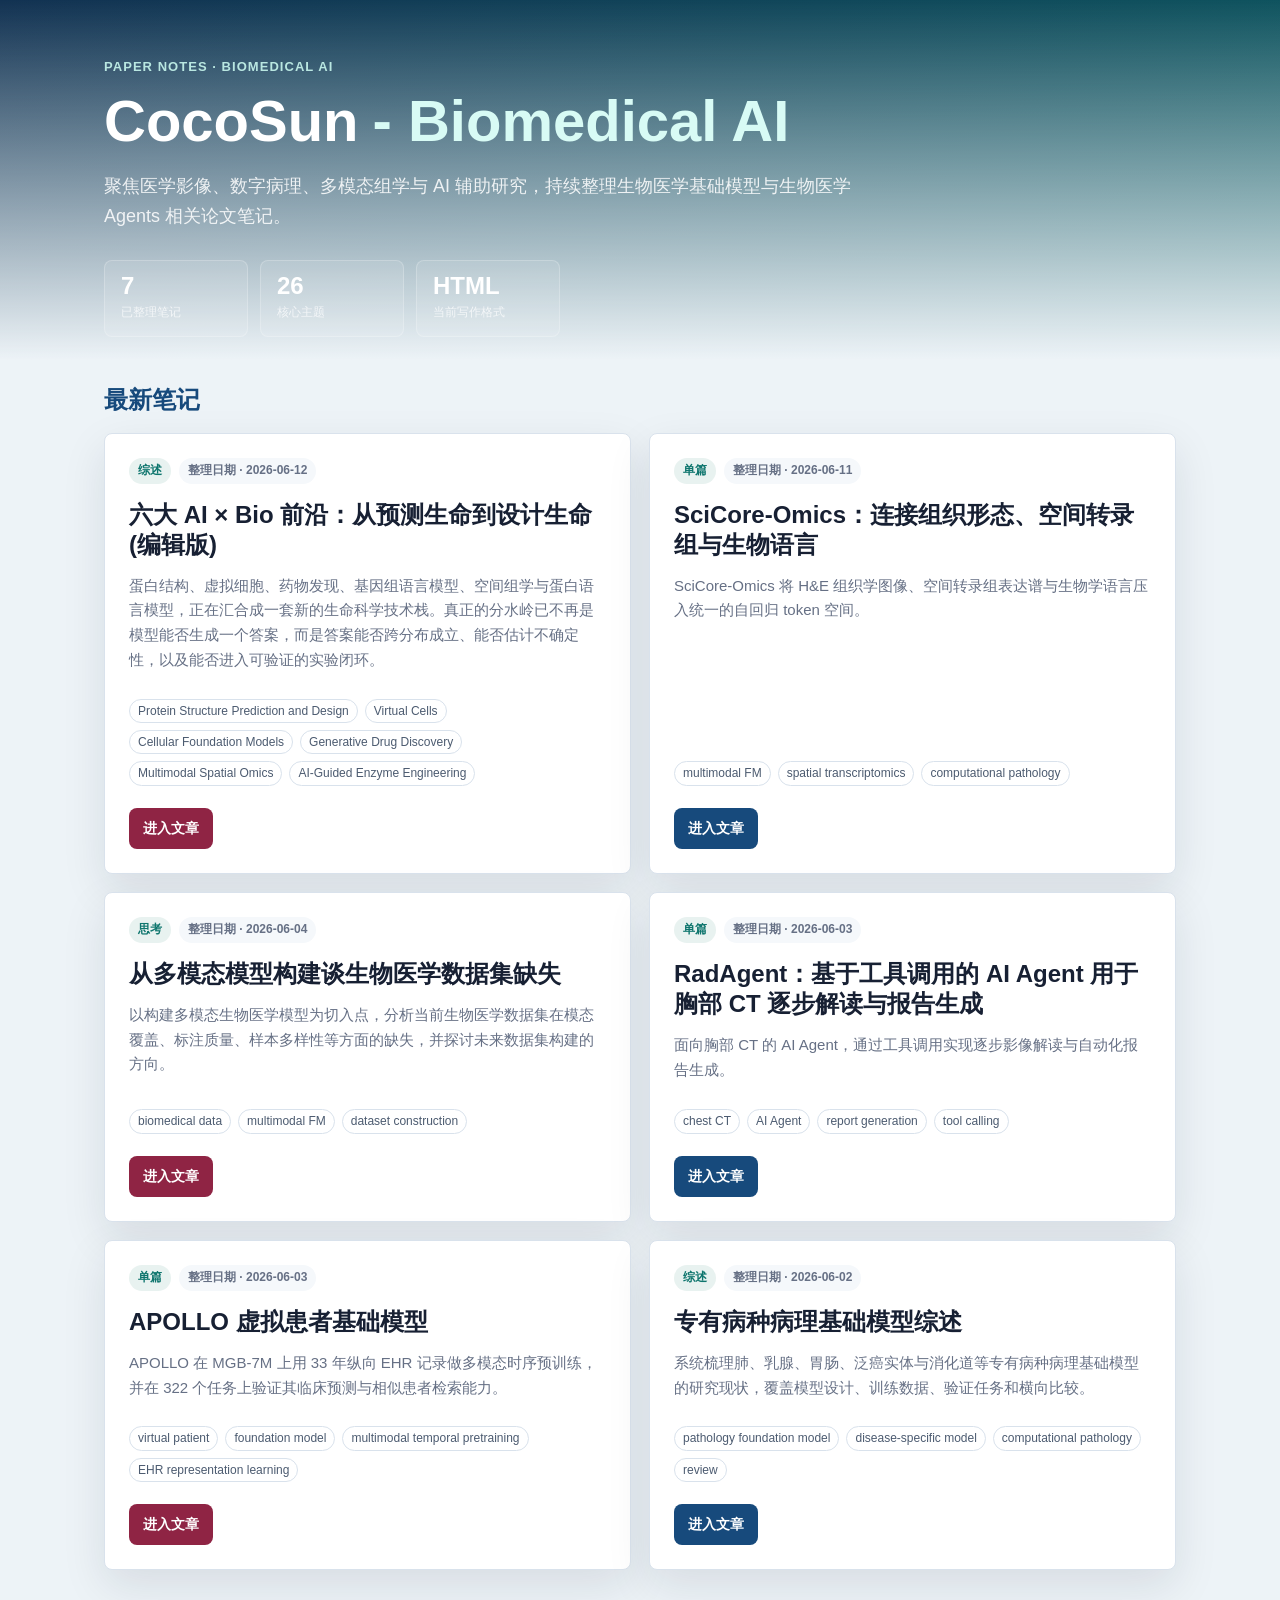
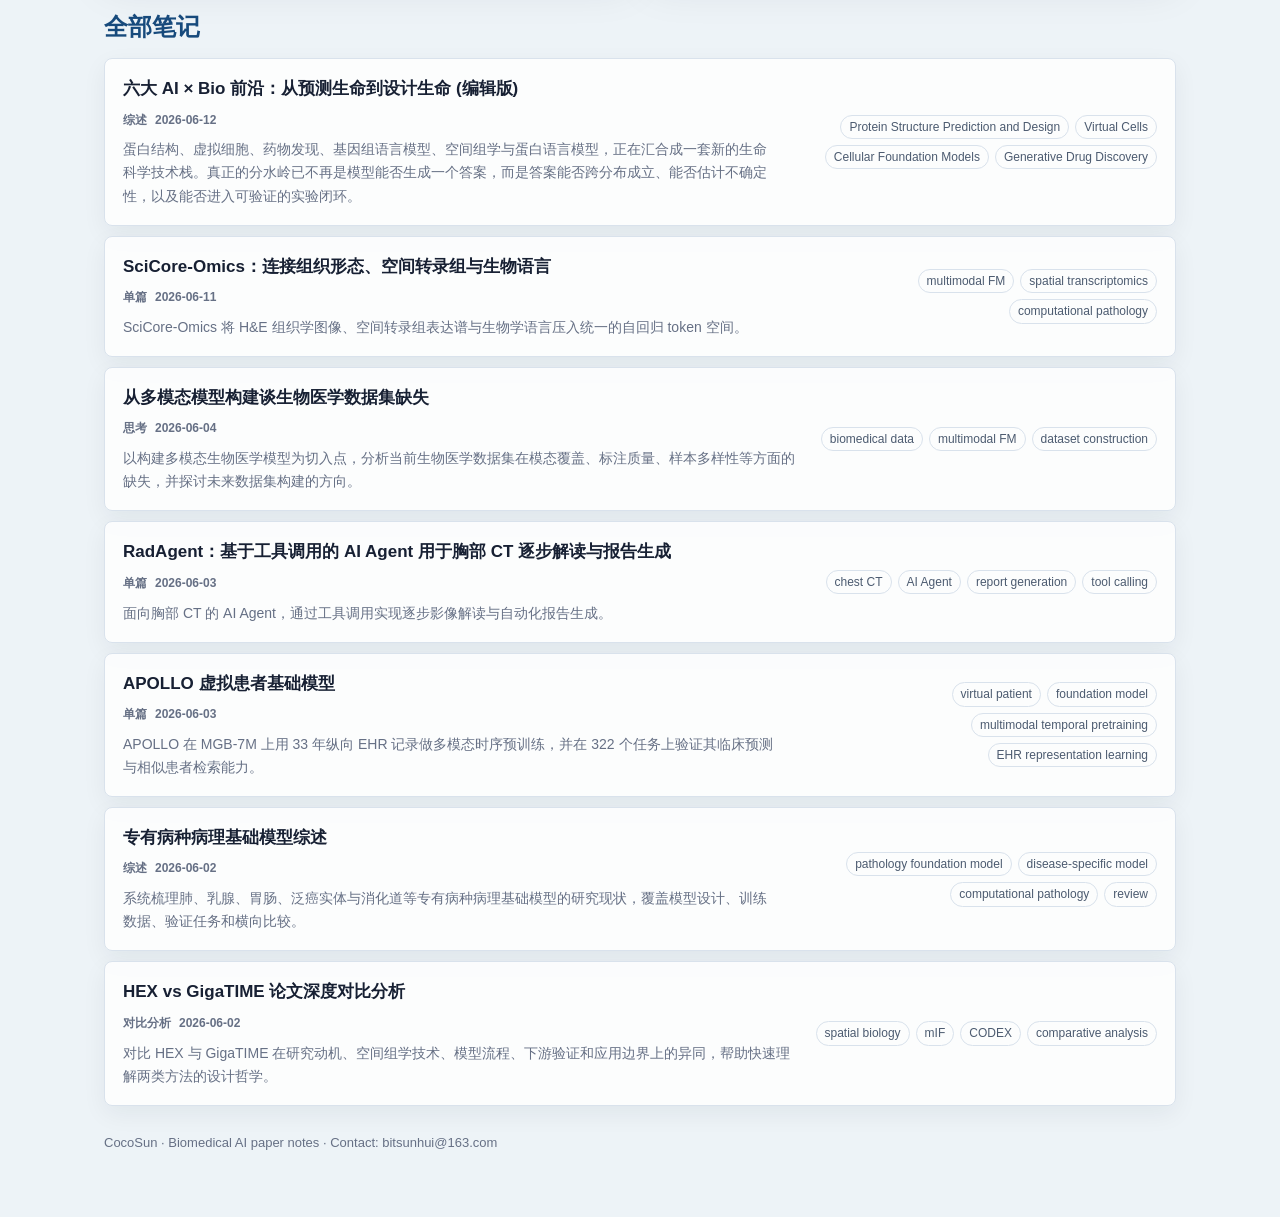
==== index.html @ 8f6958ea "add new blog(beta version)" ====
<!DOCTYPE html>
<html lang="zh-CN">
<head>
  <meta charset="UTF-8">
  <meta name="viewport" content="width=device-width, initial-scale=1.0">
  <title>CocoSun - Biomedical AI</title>
  <meta name="description" content="CocoSun 的医学影像、数字病理、多模态组学、生物医学基础模型与 Biomedical Agents 论文笔记目录。">
  <style>
    :root {
      --ink: #172033;
      --muted: #667085;
      --line: #d9e2ec;
      --panel: #ffffff;
      --soft: #f5f8fb;
      --blue: #174a7c;
      --teal: #0f766e;
      --wine: #8f2444;
      --amber: #b26b14;
      --shadow: 0 16px 44px rgba(23, 32, 51, 0.10);
      --radius: 8px;
    }

    * {
      box-sizing: border-box;
    }

    body {
      margin: 0;
      color: var(--ink);
      font-family: -apple-system, BlinkMacSystemFont, "Segoe UI", "PingFang SC",
        "Hiragino Sans GB", "Microsoft YaHei", Arial, sans-serif;
      background: #edf3f7;
      line-height: 1.65;
    }

    a {
      color: inherit;
      text-decoration: none;
    }

    .page {
      min-height: 100vh;
      background:
        linear-gradient(180deg, rgba(237, 243, 247, 0) 0, #edf3f7 360px),
        linear-gradient(135deg, #123252, #0c6f69 58%, #7a2443);
    }

    .hero {
      max-width: 1120px;
      margin: 0 auto;
      padding: 56px 24px 36px;
      color: #fff;
    }

    .eyebrow {
      margin: 0 0 12px;
      color: #b9e7e1;
      font-size: 13px;
      font-weight: 800;
      letter-spacing: 0.08em;
      text-transform: uppercase;
    }

    h1 {
      max-width: 860px;
      margin: 0;
      font-size: clamp(32px, 6vw, 58px);
      line-height: 1.12;
      letter-spacing: 0;
    }

    .hero-title {
      display: flex;
      flex-wrap: wrap;
      align-items: baseline;
      gap: 8px 14px;
      max-width: 920px;
    }

    .hero-title .brand {
      font-weight: 900;
    }

    .hero-title .field {
      color: #d8fbf5;
      font-weight: 700;
    }

    .hero-copy {
      max-width: 760px;
      margin: 18px 0 0;
      color: rgba(255, 255, 255, 0.86);
      font-size: 18px;
    }

    .stats {
      display: flex;
      flex-wrap: wrap;
      gap: 12px;
      margin-top: 28px;
    }

    .stat {
      min-width: 144px;
      padding: 13px 16px;
      border: 1px solid rgba(255, 255, 255, 0.22);
      border-radius: var(--radius);
      background: rgba(255, 255, 255, 0.10);
    }

    .stat strong {
      display: block;
      font-size: 24px;
      line-height: 1;
    }

    .stat span {
      display: block;
      margin-top: 5px;
      color: rgba(255, 255, 255, 0.72);
      font-size: 12px;
    }

    main {
      max-width: 1120px;
      margin: 0 auto;
      padding: 12px 24px 64px;
    }

    .toolbar {
      display: flex;
      align-items: end;
      justify-content: space-between;
      gap: 20px;
      margin: 0 0 18px;
    }

    h2 {
      margin: 0;
      color: var(--blue);
      font-size: 24px;
      line-height: 1.25;
      letter-spacing: 0;
    }

    .note-grid {
      display: grid;
      grid-template-columns: repeat(2, minmax(0, 1fr));
      gap: 18px;
    }

    .note-card {
      display: flex;
      min-height: 330px;
      flex-direction: column;
      padding: 24px;
      border: 1px solid var(--line);
      border-radius: var(--radius);
      background: var(--panel);
      box-shadow: var(--shadow);
    }

    .note-card:hover {
      transform: translateY(-2px);
      transition: transform 160ms ease;
    }

    .meta-row {
      display: flex;
      flex-wrap: wrap;
      gap: 8px;
      margin-bottom: 16px;
    }

    .pill {
      display: inline-flex;
      align-items: center;
      min-height: 26px;
      padding: 3px 9px;
      border-radius: 999px;
      background: var(--soft);
      color: var(--muted);
      font-size: 12px;
      font-weight: 700;
    }

    .type {
      background: #e8f2f0;
      color: var(--teal);
    }

    .note-card h3 {
      margin: 0;
      color: var(--ink);
      font-size: 24px;
      line-height: 1.25;
      letter-spacing: 0;
    }

    .summary {
      margin: 14px 0 18px;
      color: var(--muted);
      font-size: 15px;
    }

    .tags {
      display: flex;
      flex-wrap: wrap;
      gap: 7px;
      margin-top: auto;
      padding-top: 8px;
    }

    .tag {
      padding: 4px 8px;
      border: 1px solid var(--line);
      border-radius: 999px;
      color: #4c5b70;
      font-size: 12px;
      line-height: 1.2;
    }

    .open-link {
      display: inline-flex;
      align-items: center;
      justify-content: center;
      width: fit-content;
      min-height: 40px;
      margin-top: 22px;
      padding: 9px 14px;
      border-radius: var(--radius);
      background: var(--blue);
      color: #fff;
      font-size: 14px;
      font-weight: 800;
    }

    .note-card.accent .open-link {
      background: var(--wine);
    }

    .archive-section {
      margin-top: 42px;
    }

    .archive-head {
      display: flex;
      align-items: end;
      justify-content: space-between;
      gap: 20px;
      margin-bottom: 16px;
    }

    .note-list {
      display: grid;
      gap: 10px;
    }

    .note-row {
      display: grid;
      grid-template-columns: minmax(0, 1fr) auto;
      gap: 18px;
      align-items: center;
      padding: 17px 18px;
      border: 1px solid var(--line);
      border-radius: var(--radius);
      background: rgba(255, 255, 255, 0.82);
      box-shadow: 0 8px 24px rgba(23, 32, 51, 0.06);
    }

    .note-row-main {
      min-width: 0;
    }

    .note-row-title {
      display: inline-block;
      color: var(--ink);
      font-size: 17px;
      font-weight: 800;
      line-height: 1.35;
    }

    .note-row-title:hover,
    .open-link:hover {
      text-decoration: underline;
    }

    .note-row-meta {
      display: flex;
      flex-wrap: wrap;
      gap: 8px;
      margin-top: 8px;
      color: var(--muted);
      font-size: 12px;
      font-weight: 700;
    }

    .note-row-summary {
      margin: 8px 0 0;
      color: var(--muted);
      font-size: 14px;
    }

    .note-row-tags {
      display: flex;
      flex-wrap: wrap;
      gap: 6px;
      justify-content: flex-end;
      max-width: 360px;
    }

    .footnote {
      margin: 26px 0 0;
      color: var(--muted);
      font-size: 13px;
    }

    @media (max-width: 760px) {
      .hero {
        padding-top: 38px;
      }

      .toolbar {
        display: block;
      }

      .note-grid {
        grid-template-columns: 1fr;
      }

      .note-card {
        min-height: 0;
        padding: 20px;
      }

      .archive-head {
        display: block;
      }

      .note-row {
        grid-template-columns: 1fr;
      }

      .note-row-tags {
        justify-content: flex-start;
        max-width: none;
      }
    }
  </style>
</head>
<body>
  <div class="page">
    <header class="hero">
      <p class="eyebrow">Paper Notes · Biomedical AI</p>
      <h1 class="hero-title">
        <span class="brand">CocoSun</span>
        <span class="field">- Biomedical AI</span>
      </h1>
      <p class="hero-copy">
        聚焦医学影像、数字病理、多模态组学与 AI 辅助研究，持续整理生物医学基础模型与生物医学 Agents 相关论文笔记。
      </p>
      <div class="stats" aria-label="站点概览">
        <div class="stat">
          <strong id="notes-count">2</strong>
          <span>已整理笔记</span>
        </div>
        <div class="stat">
          <strong id="topics-count">4</strong>
          <span>核心主题</span>
        </div>
        <div class="stat">
          <strong>HTML</strong>
          <span>当前写作格式</span>
        </div>
      </div>
    </header>

    <main>
      <div class="toolbar">
        <h2>最新笔记</h2>
      </div>

      <section class="note-grid" id="latest-notes" aria-label="最新论文笔记"></section>

      <section class="archive-section" aria-label="全部论文笔记">
        <div class="archive-head">
          <h2>全部笔记</h2>
        </div>
        <div class="note-list" id="all-notes"></div>
      </section>

      <p class="footnote">CocoSun · Biomedical AI paper notes · Contact: <a href="mailto:bitsunhui@163.com">bitsunhui@163.com</a></p>
    </main>
  </div>
  <script src="assets/notes-data.js?v=25c8df0d67"></script>
  <script>
    const notes = Array.isArray(window.NOTES) ? window.NOTES : [];
    const sortedNotes = [...notes].sort((a, b) => b.date.localeCompare(a.date));
    const latestNotes = sortedNotes.slice(0, 6);
    const uniqueTags = new Set(notes.flatMap((note) => note.tags));

    const tagMarkup = (tags) => tags.map((tag) => `<span class="tag">${tag}</span>`).join("");

    document.getElementById("notes-count").textContent = notes.length;
    document.getElementById("topics-count").textContent = uniqueTags.size;

    document.getElementById("latest-notes").innerHTML = latestNotes.map((note) => `
      <article class="note-card${note.accent ? " accent" : ""}">
        <div class="meta-row">
          <span class="pill type">${note.type}</span>
          <span class="pill">整理日期 · ${note.date}</span>
        </div>
        <h3>${note.title}</h3>
        <p class="summary">${note.summary}</p>
        <div class="tags">${tagMarkup(note.tags)}</div>
        <a class="open-link" href="${note.url}">进入文章</a>
      </article>
    `).join("");

    document.getElementById("all-notes").innerHTML = sortedNotes.map((note) => `
      <article class="note-row">
        <div class="note-row-main">
          <a class="note-row-title" href="${note.url}">${note.title}</a>
          <div class="note-row-meta">
            <span>${note.type}</span>
            <span>${note.date}</span>
          </div>
          <p class="note-row-summary">${note.summary}</p>
        </div>
        <div class="note-row-tags">${tagMarkup(note.tags.slice(0, 4))}</div>
      </article>
    `).join("");
  </script>
</body>
</html>
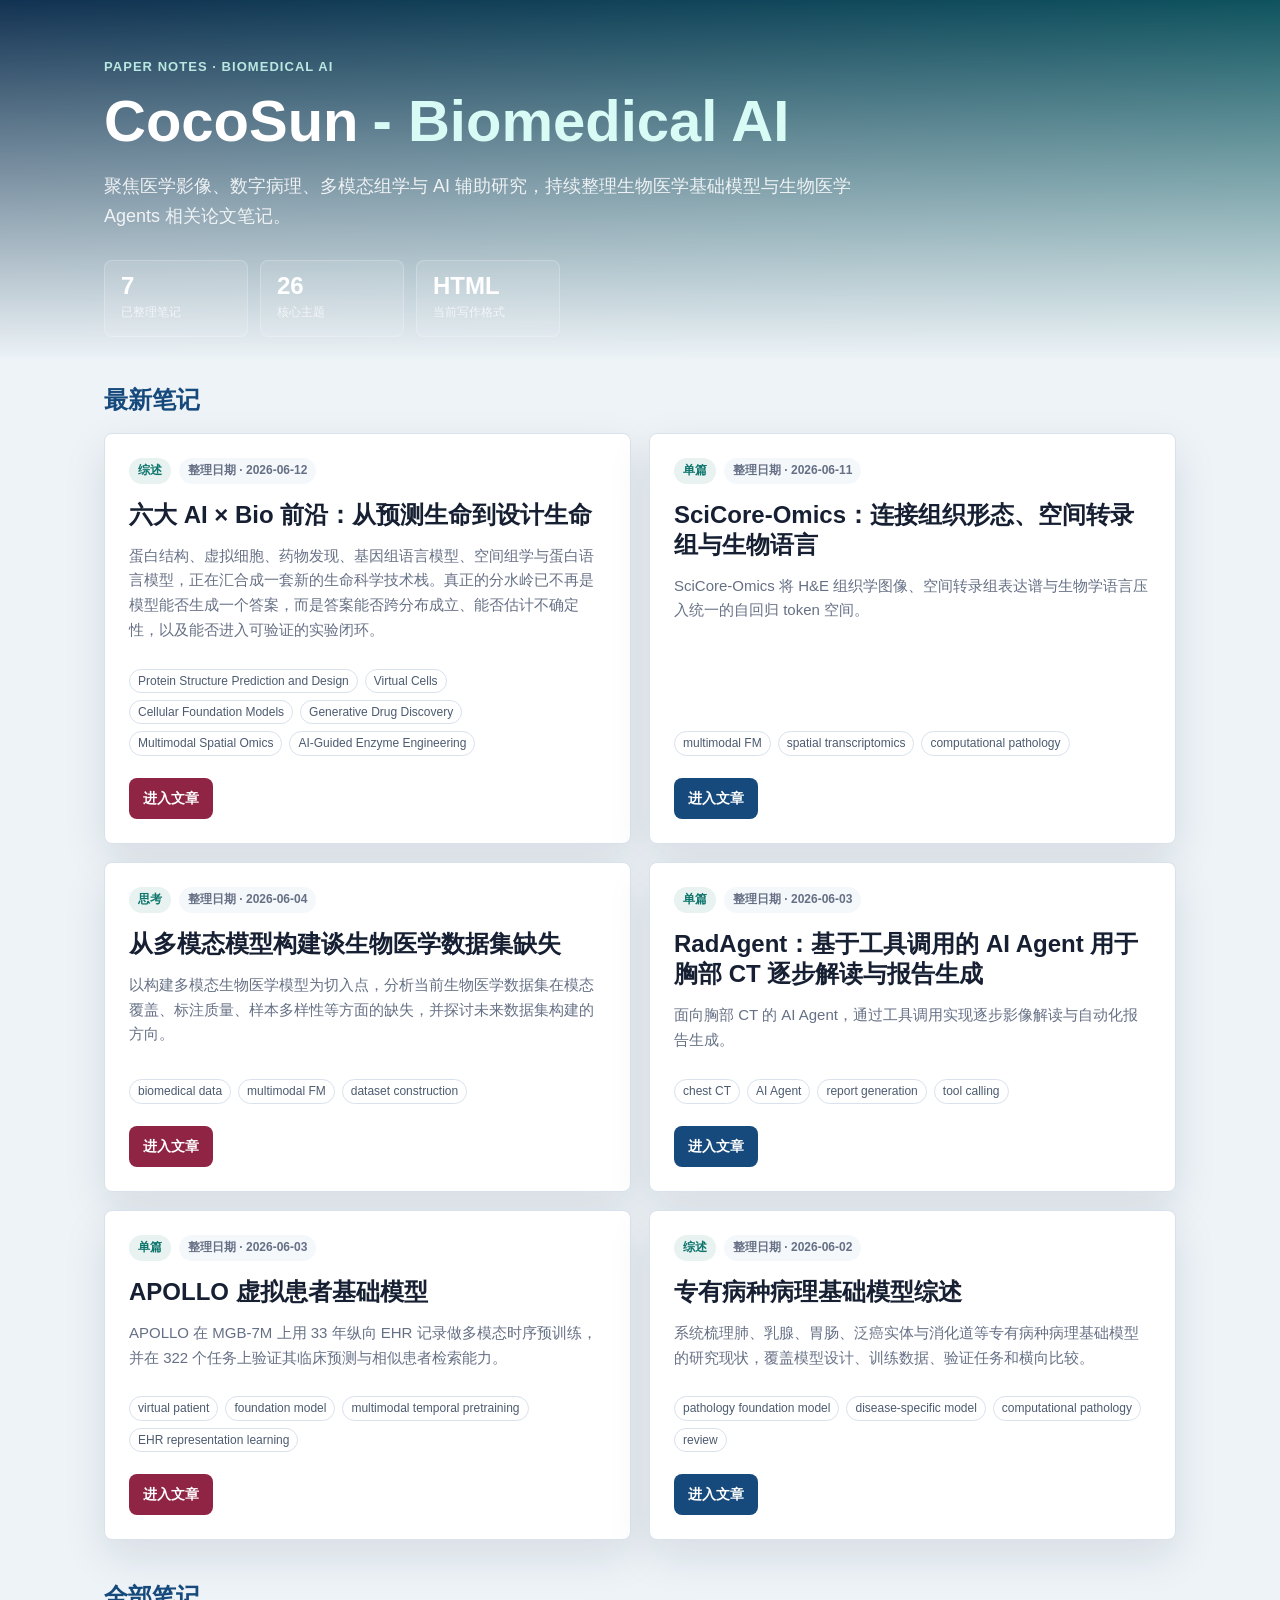
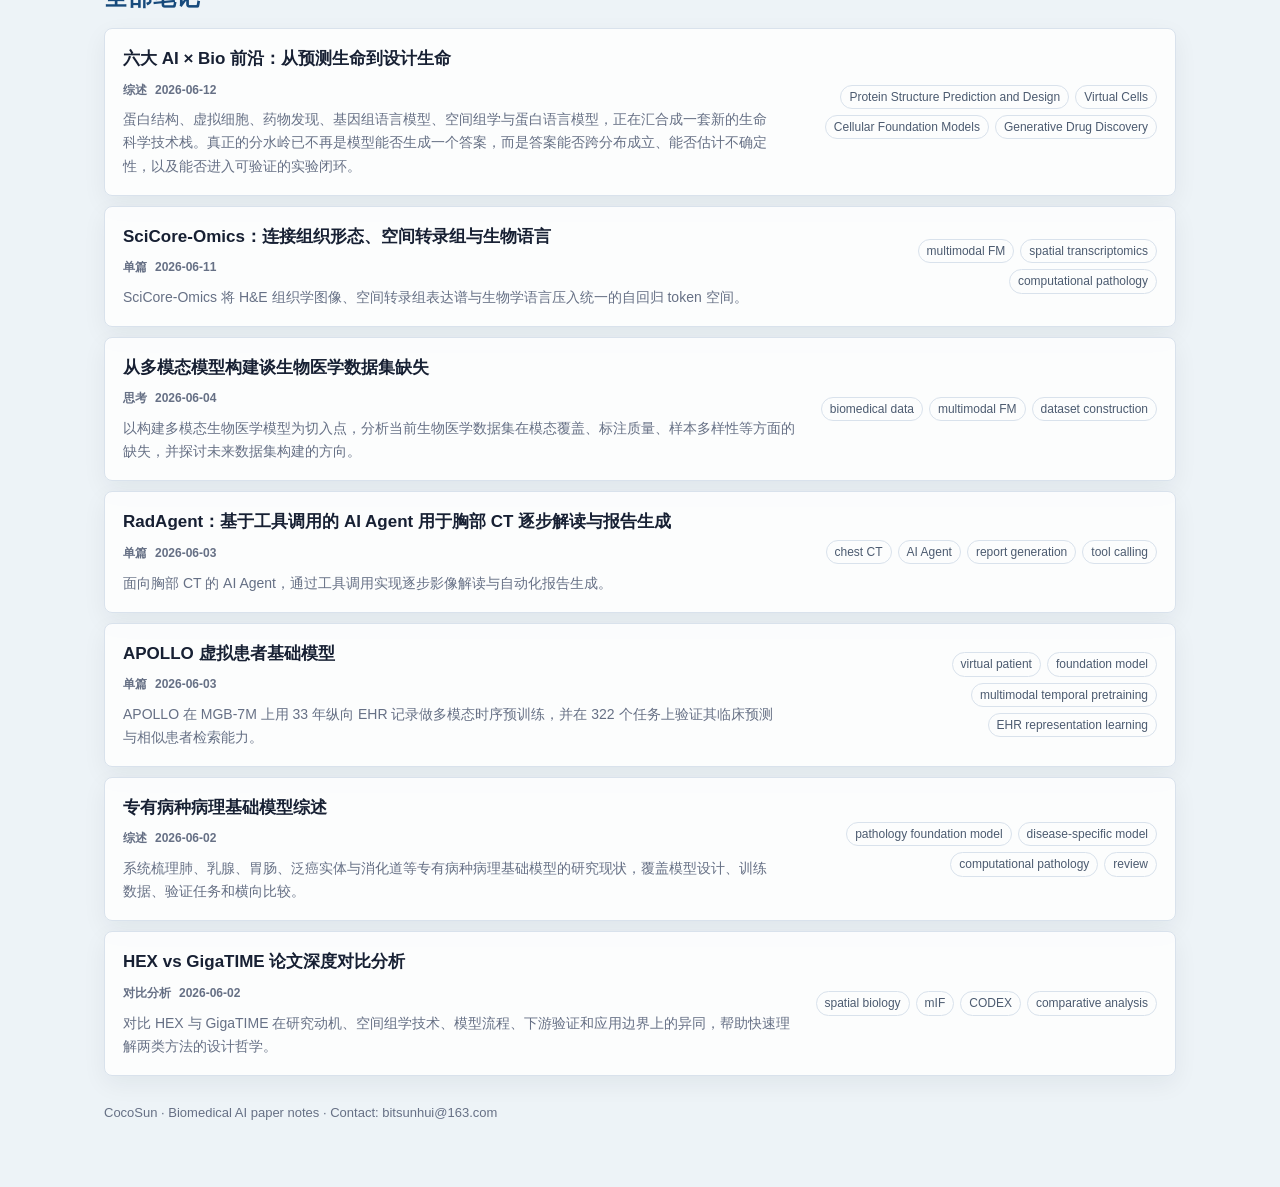
==== commit cccb6dbf: "update" ====
--- a/index.html
+++ b/index.html
@@ -392,7 +392,7 @@
       <p class="footnote">CocoSun · Biomedical AI paper notes · Contact: <a href="mailto:bitsunhui@163.com">bitsunhui@163.com</a></p>
     </main>
   </div>
-  <script src="assets/notes-data.js?v=25c8df0d67"></script>
+  <script src="assets/notes-data.js?v=d7fcbb345a"></script>
   <script>
     const notes = Array.isArray(window.NOTES) ? window.NOTES : [];
     const sortedNotes = [...notes].sort((a, b) => b.date.localeCompare(a.date));
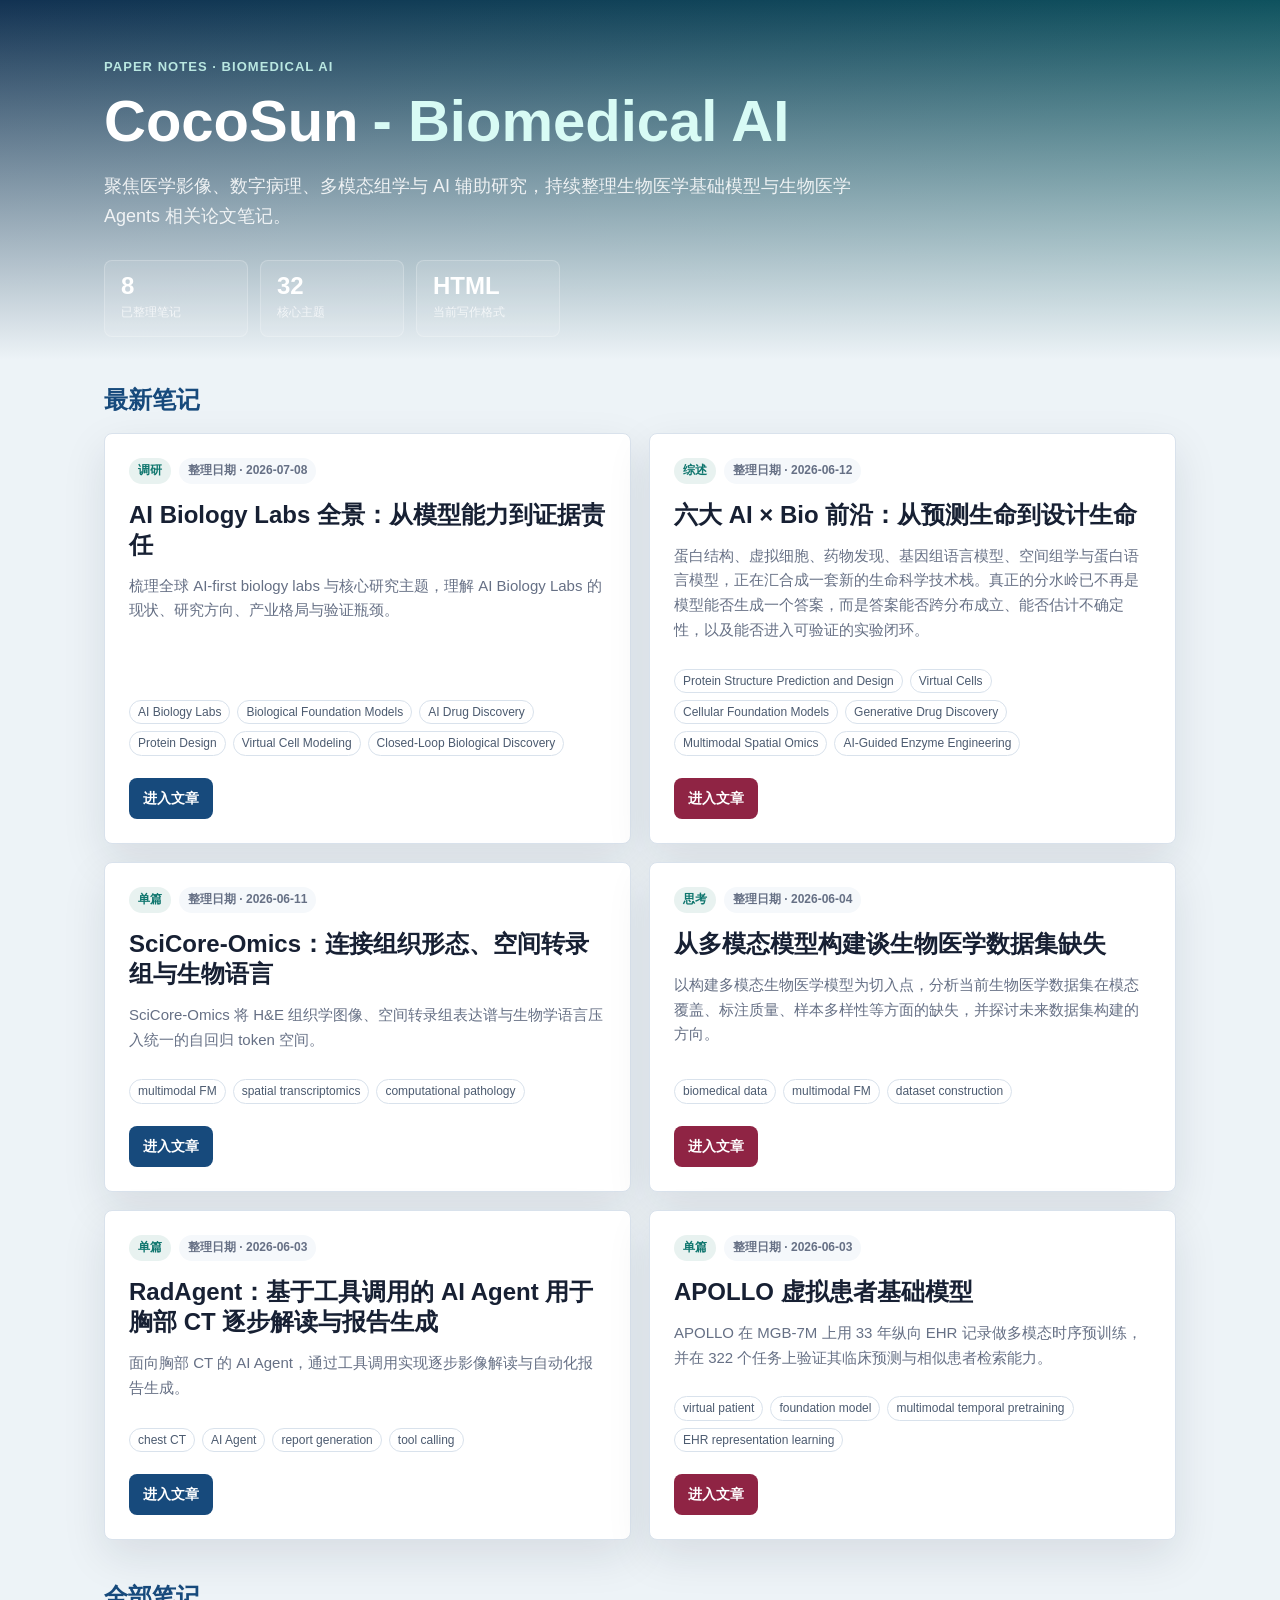
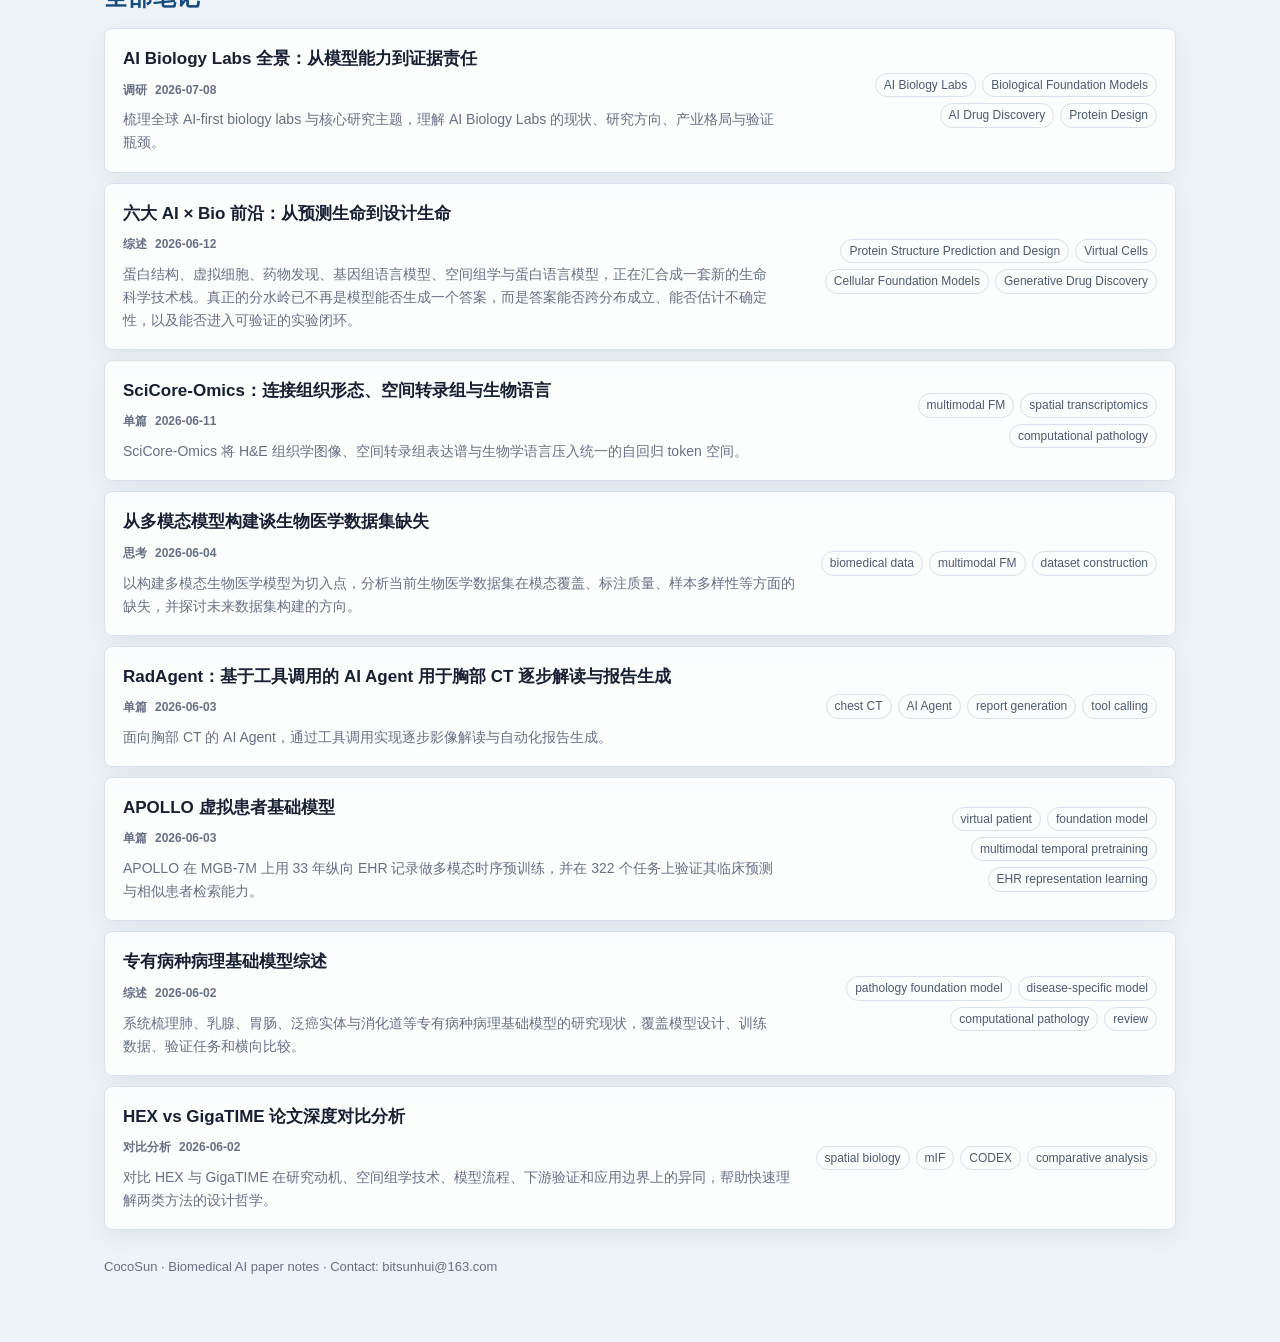
==== commit a1b3aacc: "add new blog" ====
--- a/index.html
+++ b/index.html
@@ -392,7 +392,7 @@
       <p class="footnote">CocoSun · Biomedical AI paper notes · Contact: <a href="mailto:bitsunhui@163.com">bitsunhui@163.com</a></p>
     </main>
   </div>
-  <script src="assets/notes-data.js?v=d7fcbb345a"></script>
+  <script src="assets/notes-data.js?v=2f1601029b"></script>
   <script>
     const notes = Array.isArray(window.NOTES) ? window.NOTES : [];
     const sortedNotes = [...notes].sort((a, b) => b.date.localeCompare(a.date));
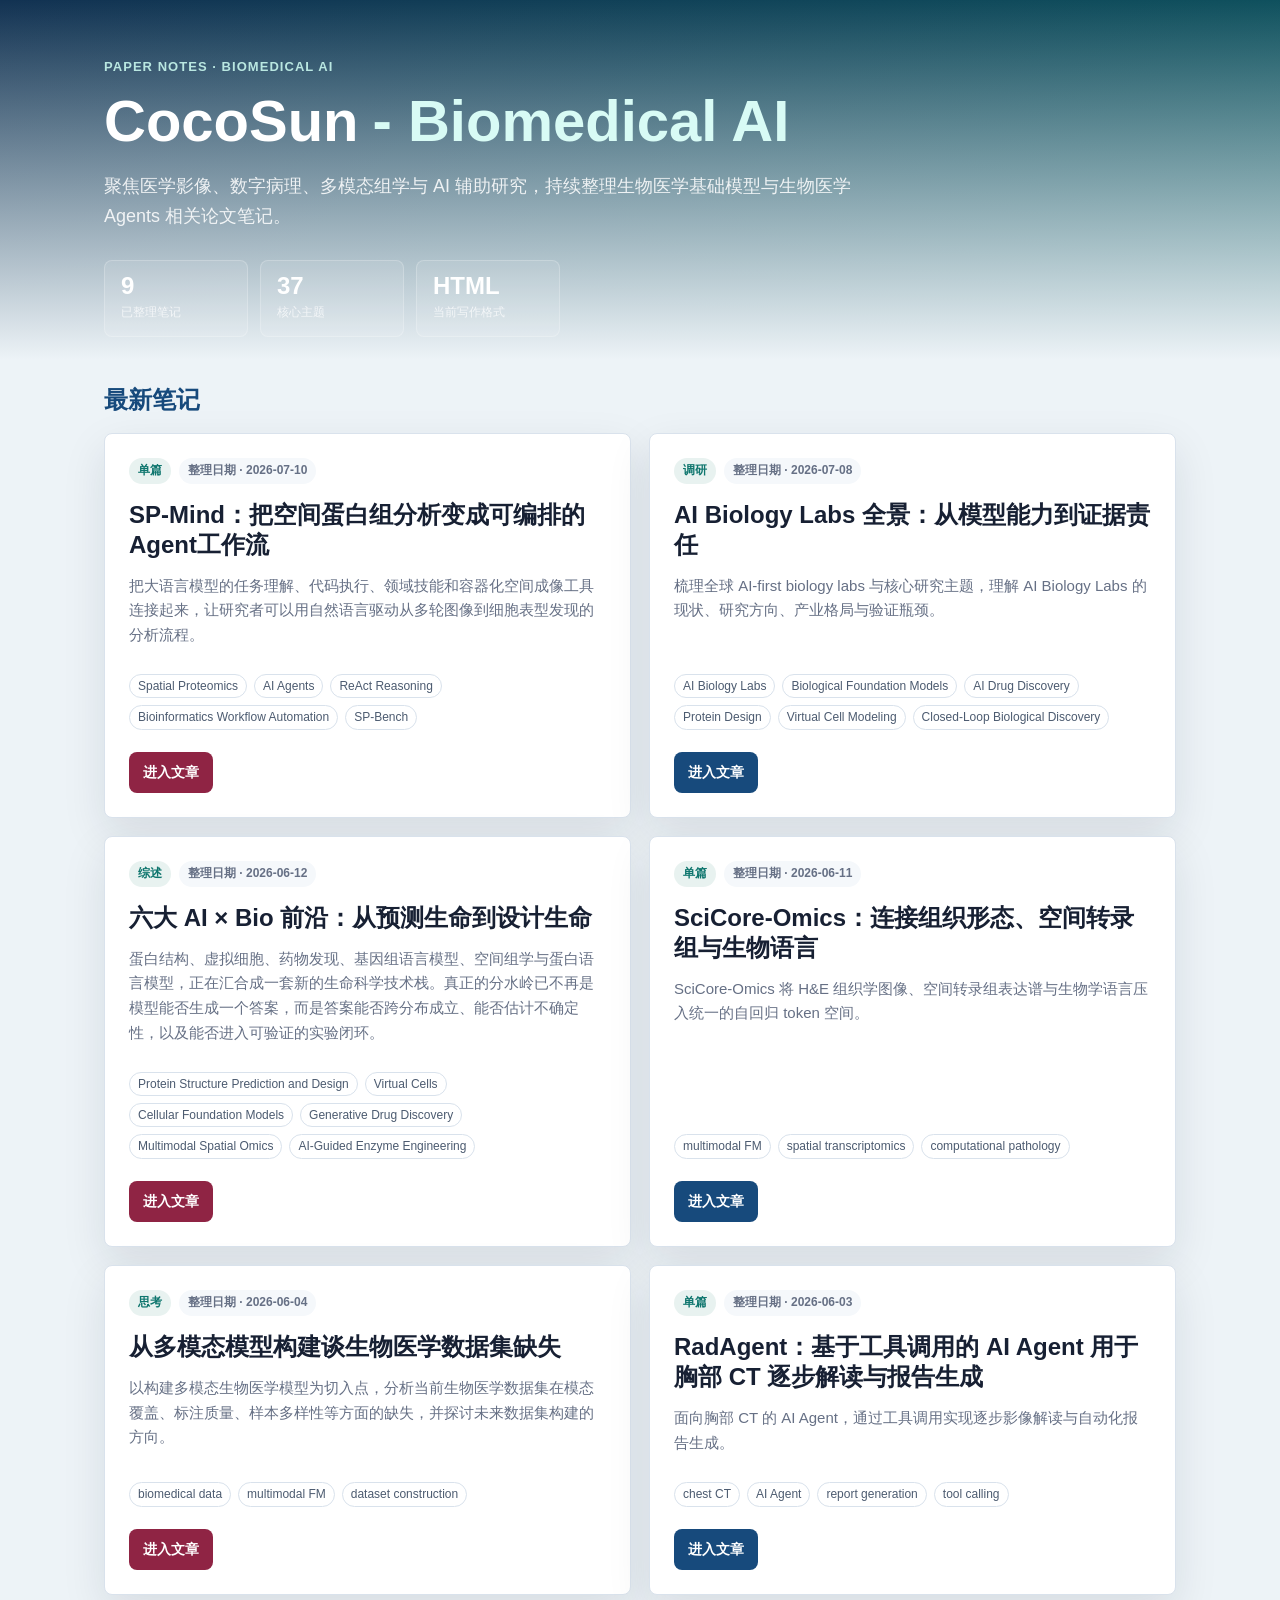
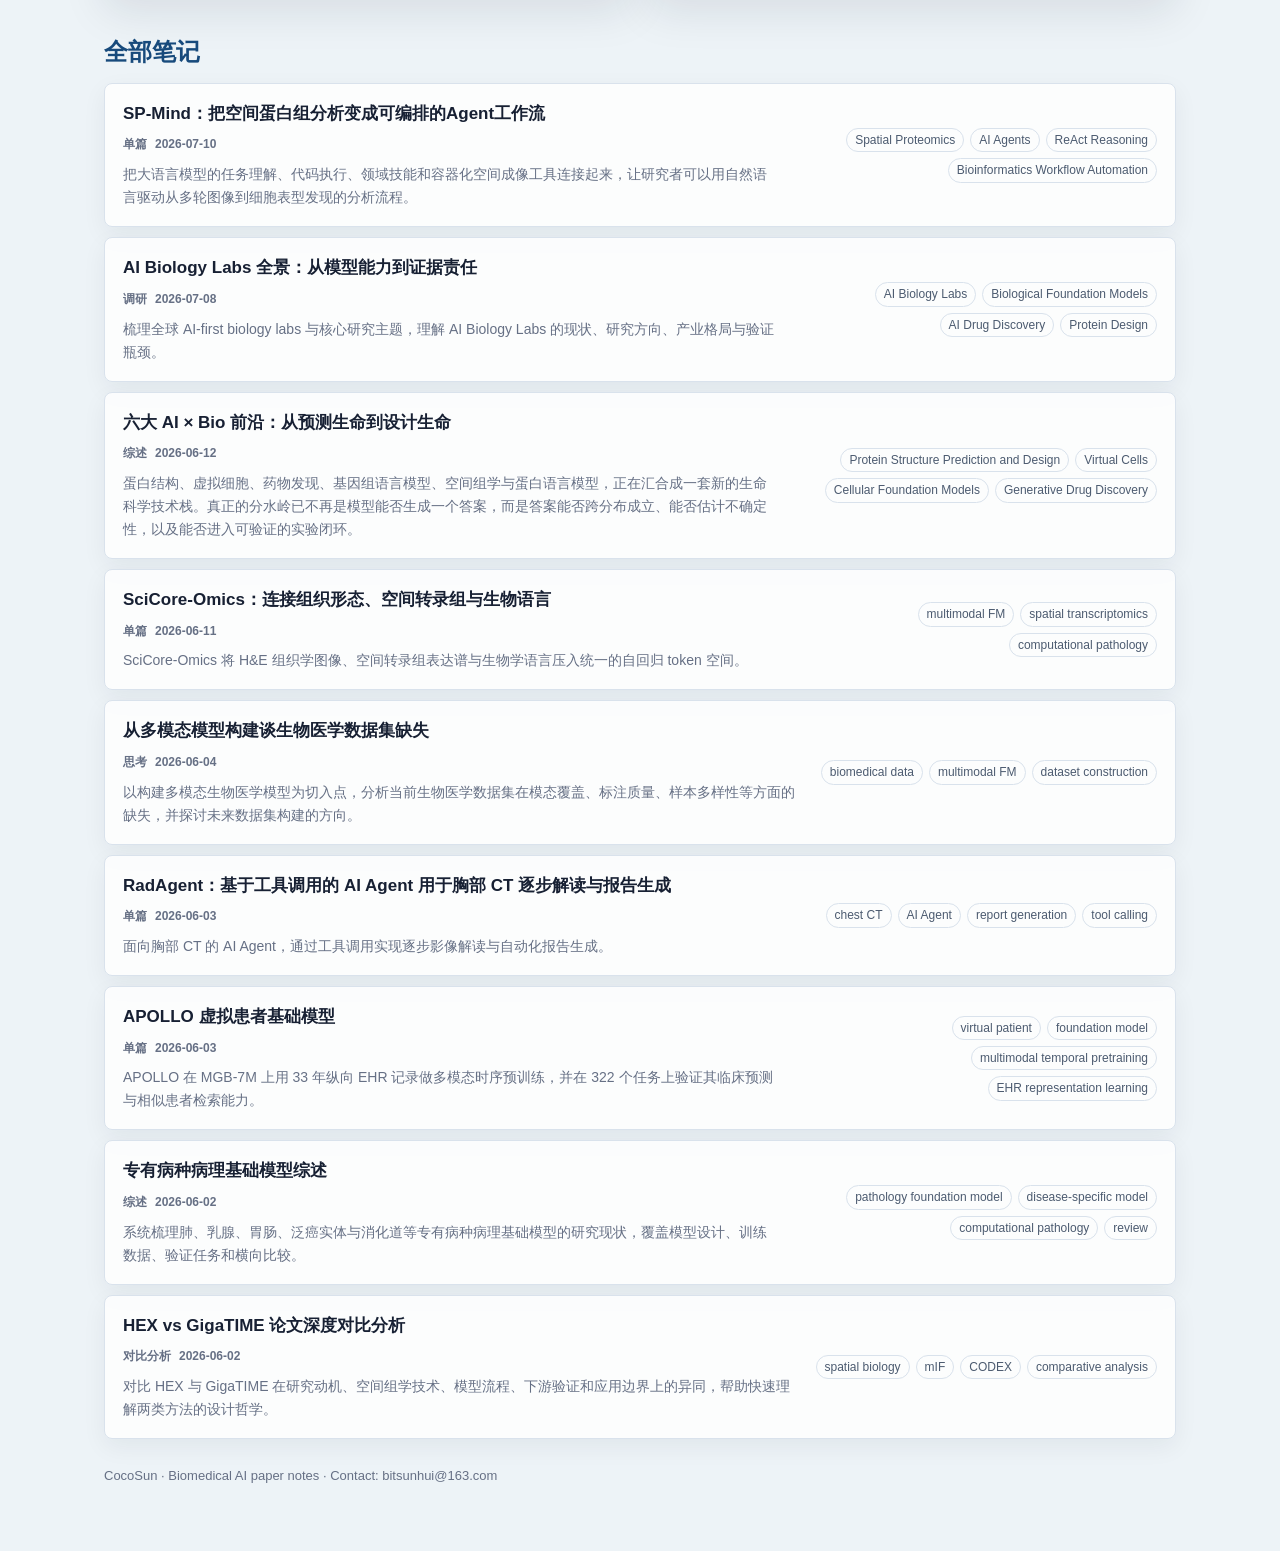
==== commit 9f887546: "add new blog" ====
--- a/index.html
+++ b/index.html
@@ -392,7 +392,7 @@
       <p class="footnote">CocoSun · Biomedical AI paper notes · Contact: <a href="mailto:bitsunhui@163.com">bitsunhui@163.com</a></p>
     </main>
   </div>
-  <script src="assets/notes-data.js?v=2f1601029b"></script>
+  <script src="assets/notes-data.js?v=a8c7c85689"></script>
   <script>
     const notes = Array.isArray(window.NOTES) ? window.NOTES : [];
     const sortedNotes = [...notes].sort((a, b) => b.date.localeCompare(a.date));
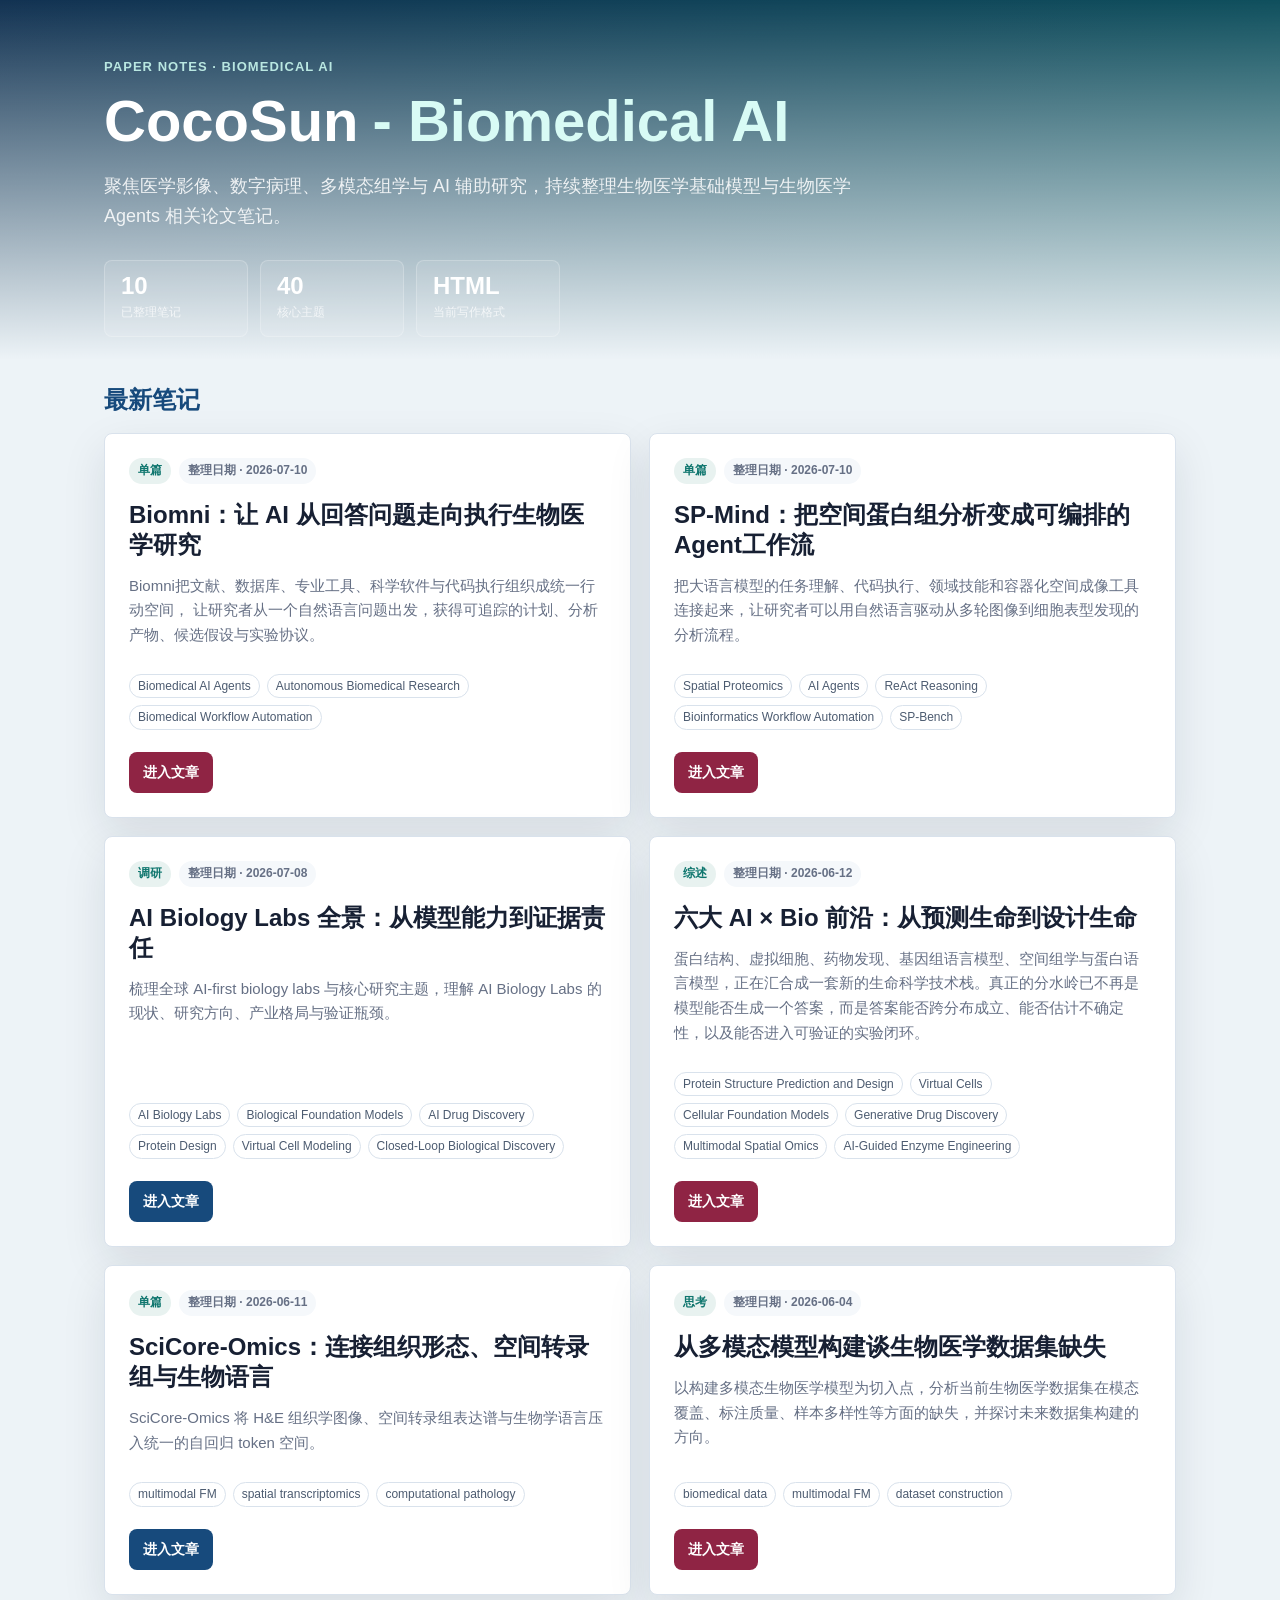
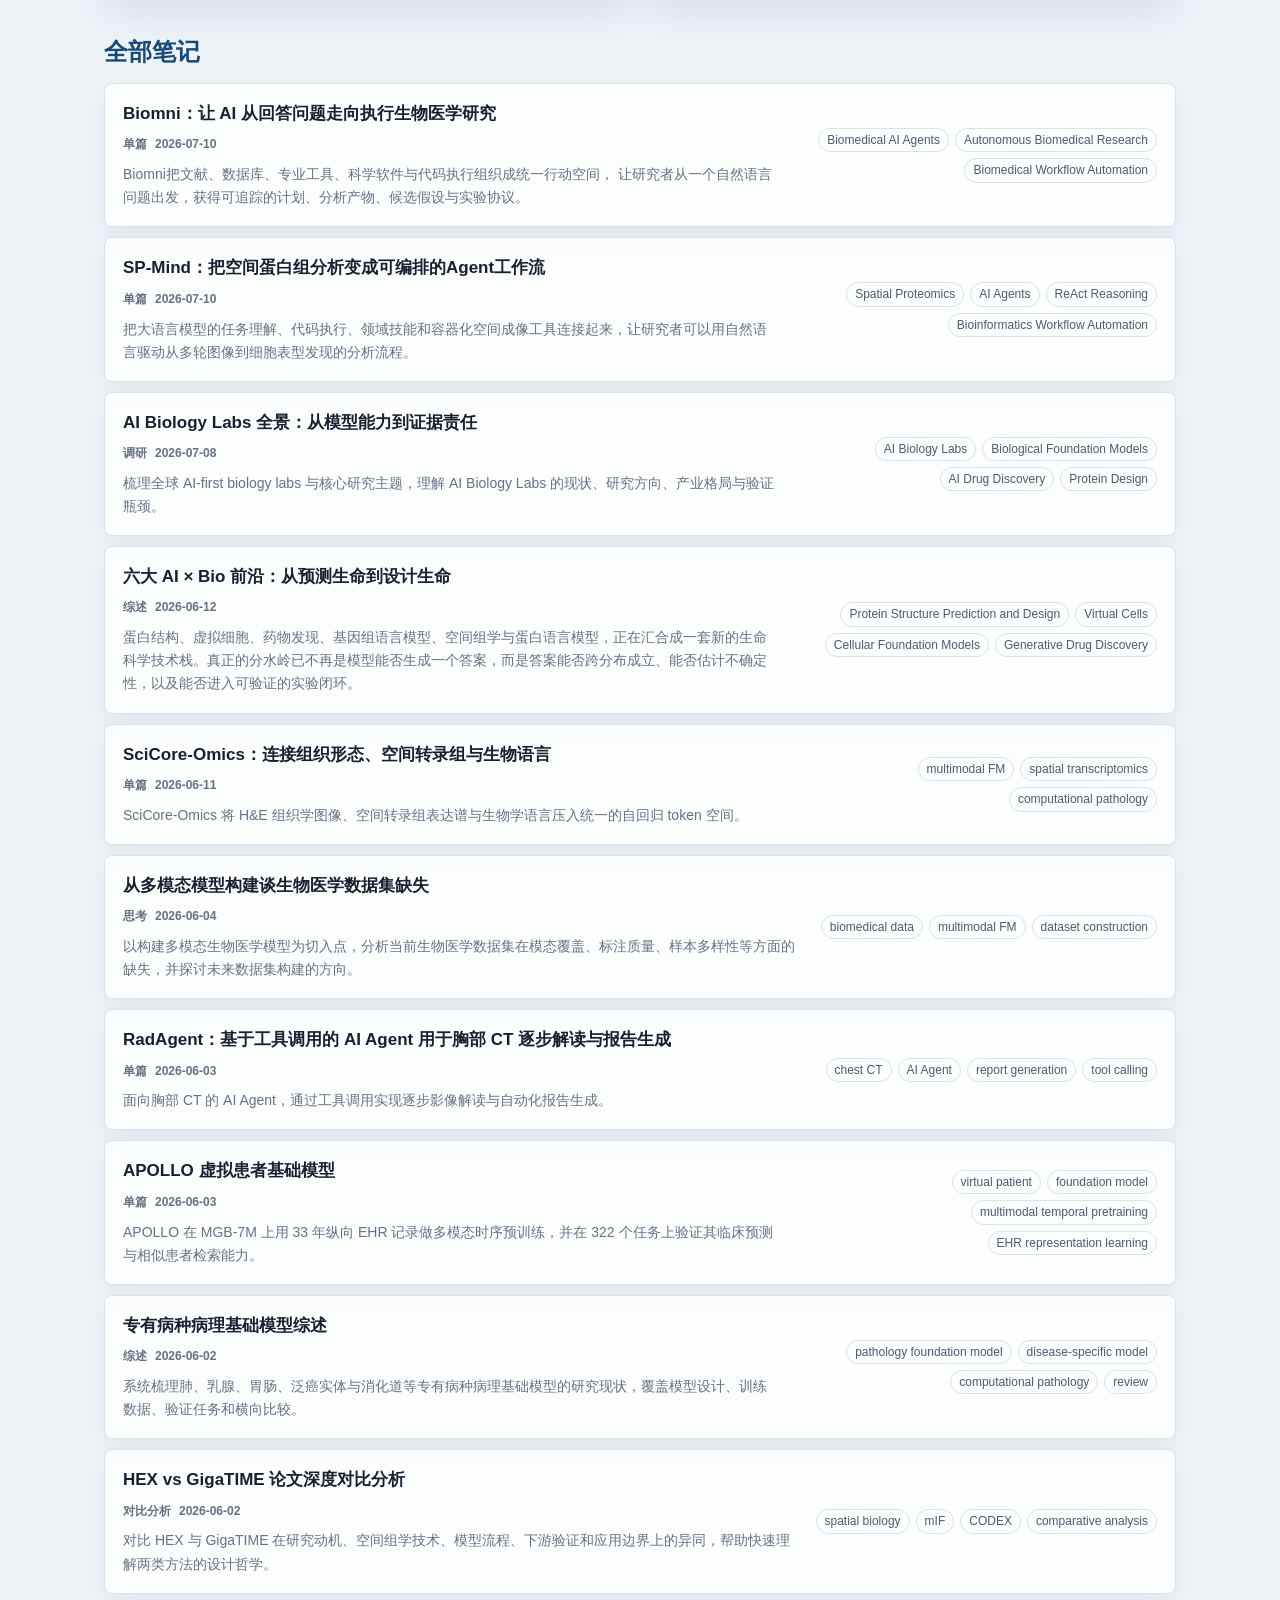
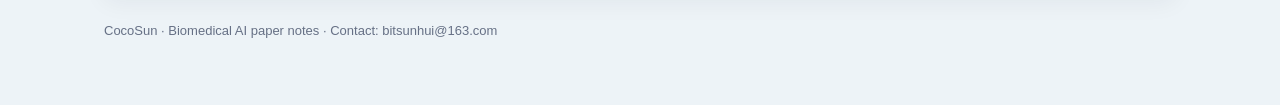
==== commit bc86dd39: "add new blog" ====
--- a/index.html
+++ b/index.html
@@ -392,7 +392,7 @@
       <p class="footnote">CocoSun · Biomedical AI paper notes · Contact: <a href="mailto:bitsunhui@163.com">bitsunhui@163.com</a></p>
     </main>
   </div>
-  <script src="assets/notes-data.js?v=a8c7c85689"></script>
+  <script src="assets/notes-data.js?v=5ede73d0aa"></script>
   <script>
     const notes = Array.isArray(window.NOTES) ? window.NOTES : [];
     const sortedNotes = [...notes].sort((a, b) => b.date.localeCompare(a.date));
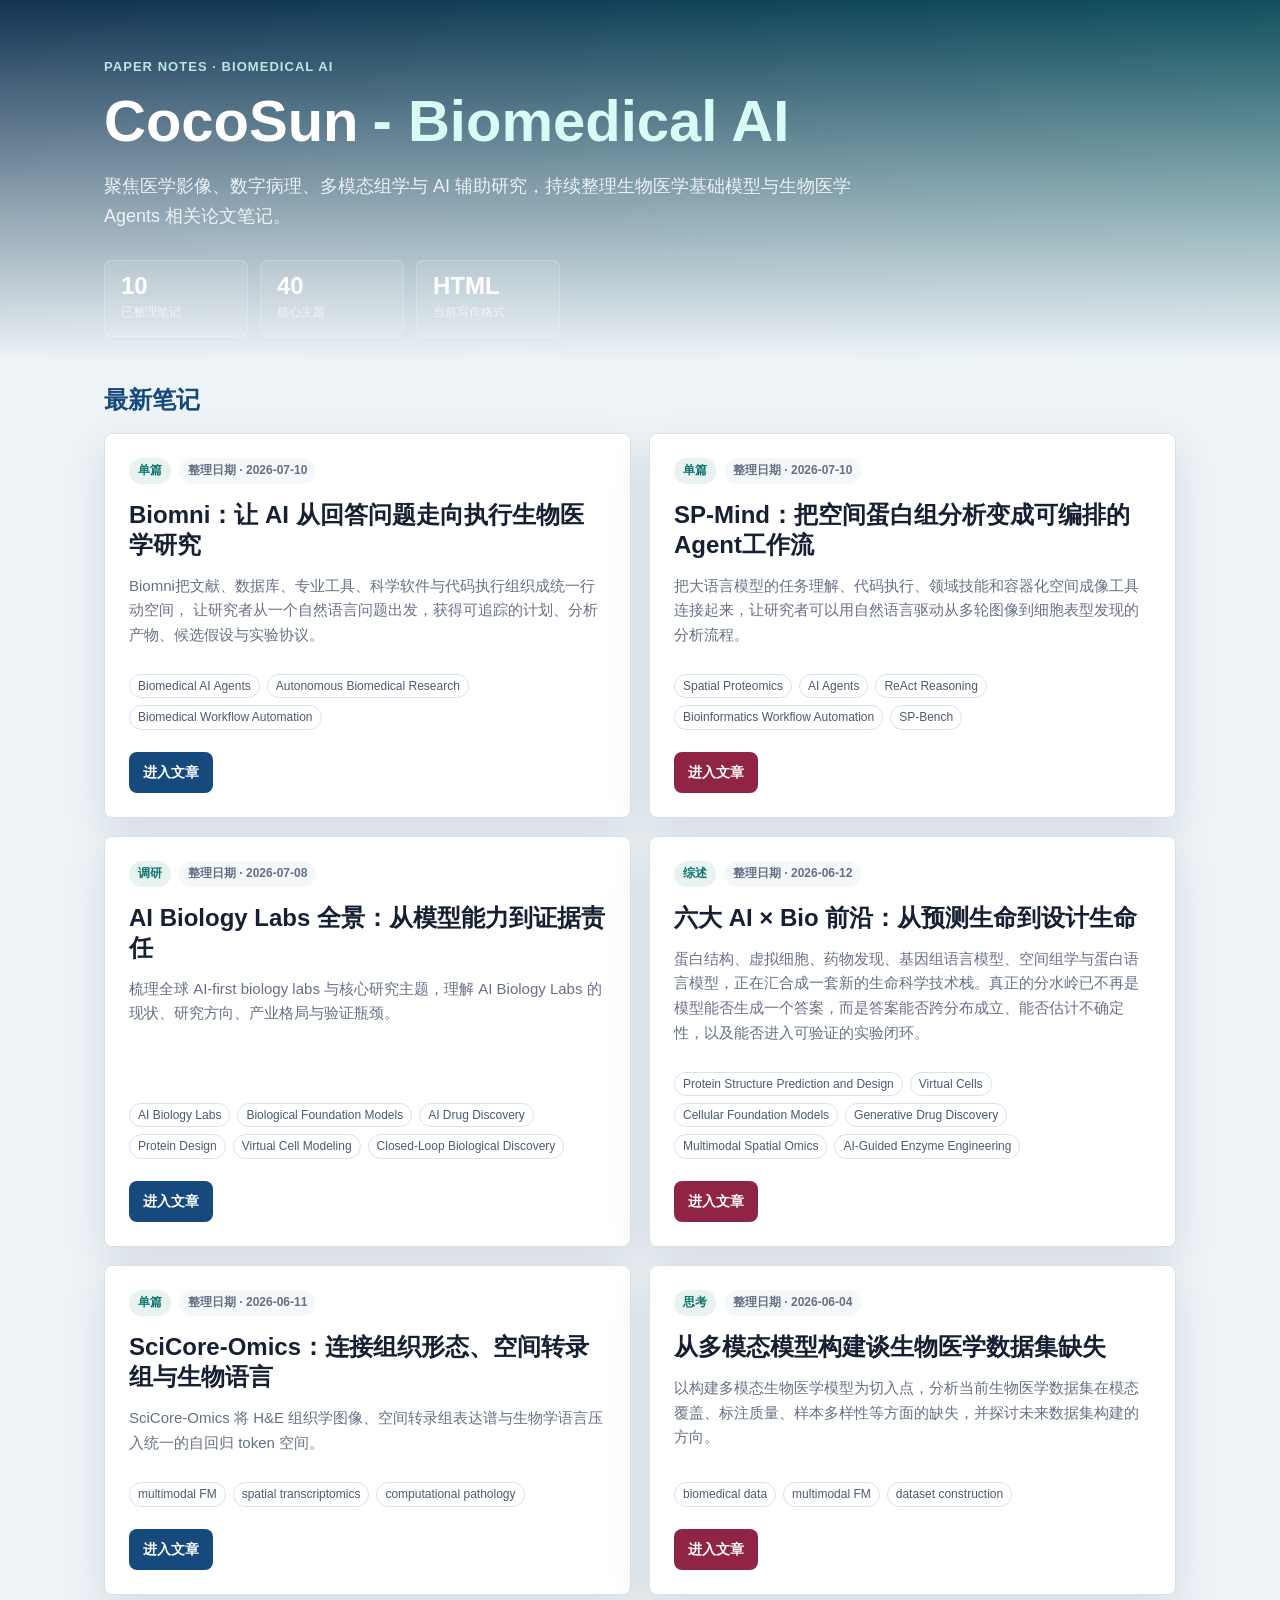
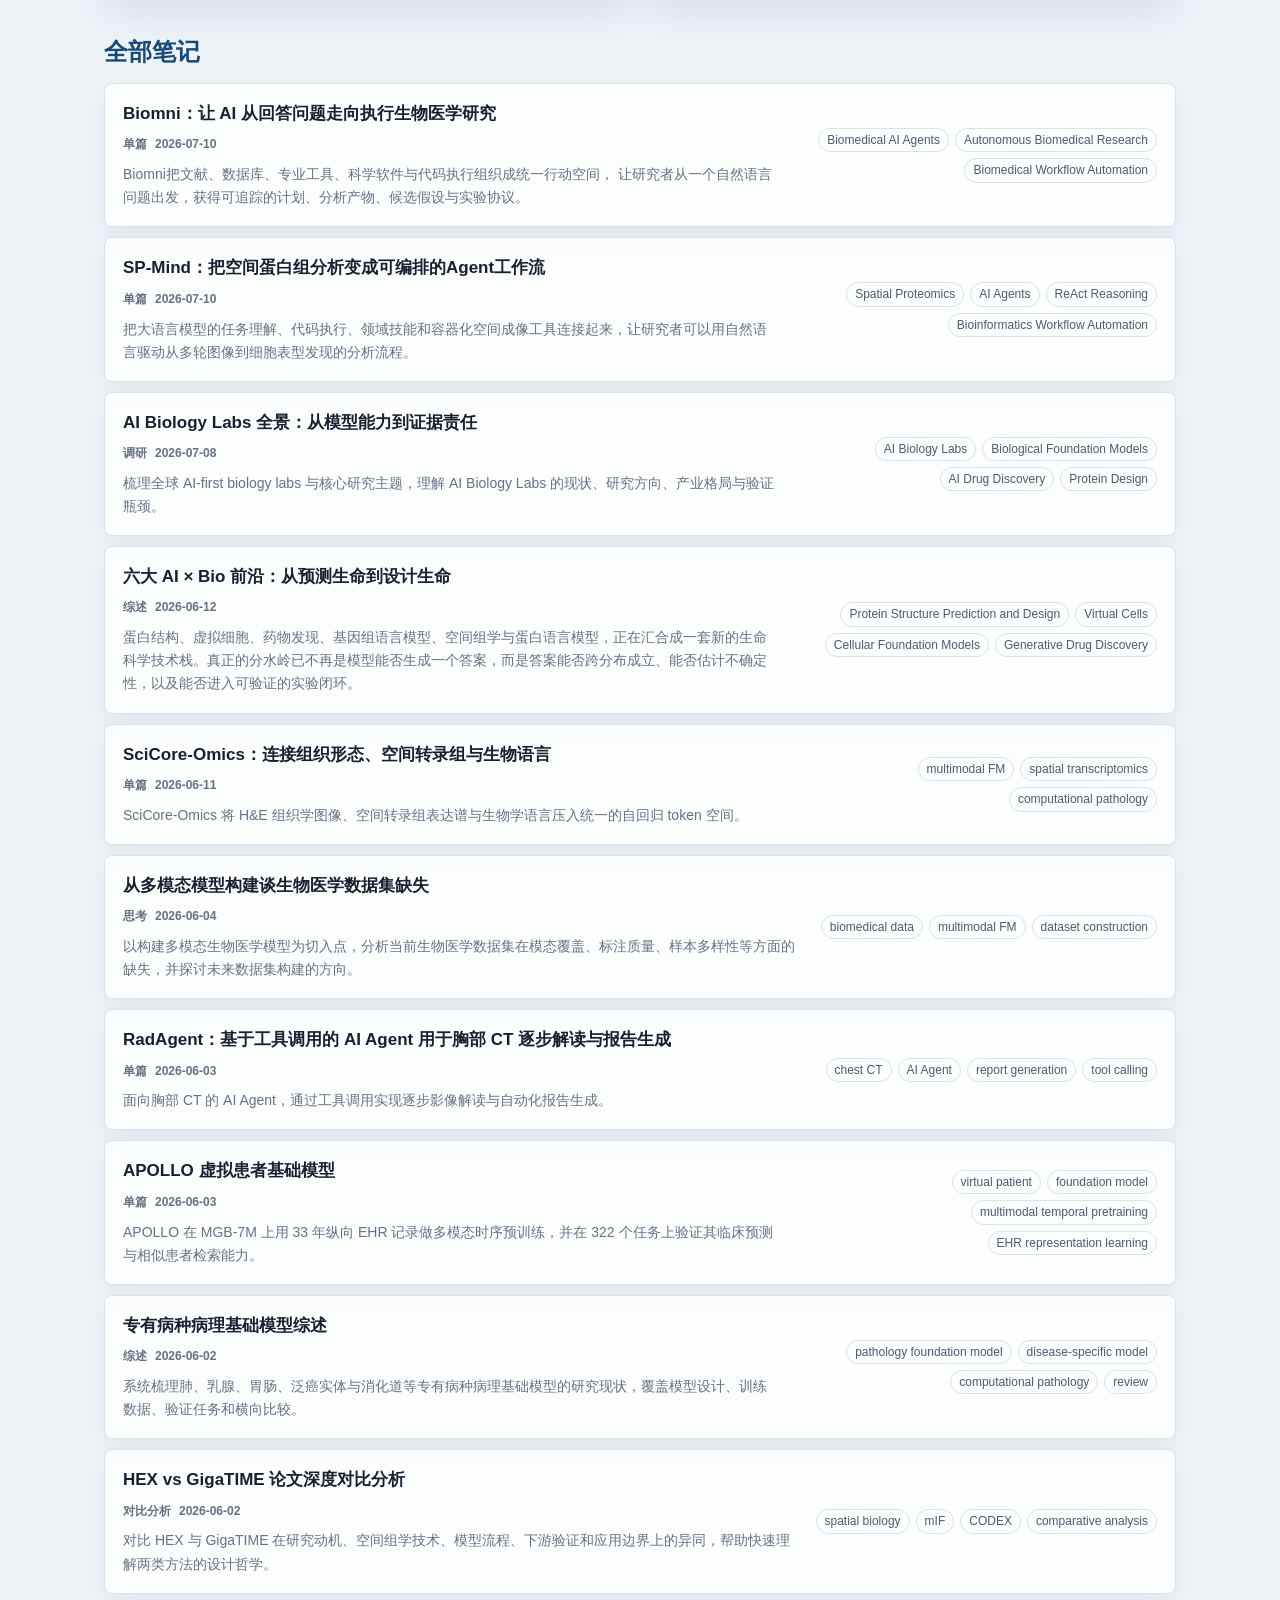
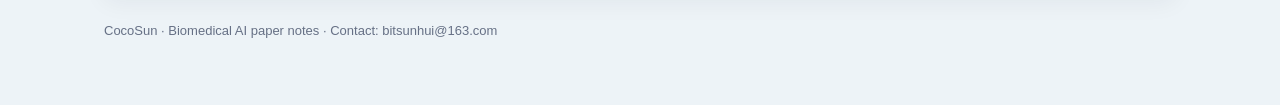
==== commit 9b4f5e81: "update" ====
--- a/index.html
+++ b/index.html
@@ -392,7 +392,7 @@
       <p class="footnote">CocoSun · Biomedical AI paper notes · Contact: <a href="mailto:bitsunhui@163.com">bitsunhui@163.com</a></p>
     </main>
   </div>
-  <script src="assets/notes-data.js?v=5ede73d0aa"></script>
+  <script src="assets/notes-data.js?v=1545a4e683"></script>
   <script>
     const notes = Array.isArray(window.NOTES) ? window.NOTES : [];
     const sortedNotes = [...notes].sort((a, b) => b.date.localeCompare(a.date));
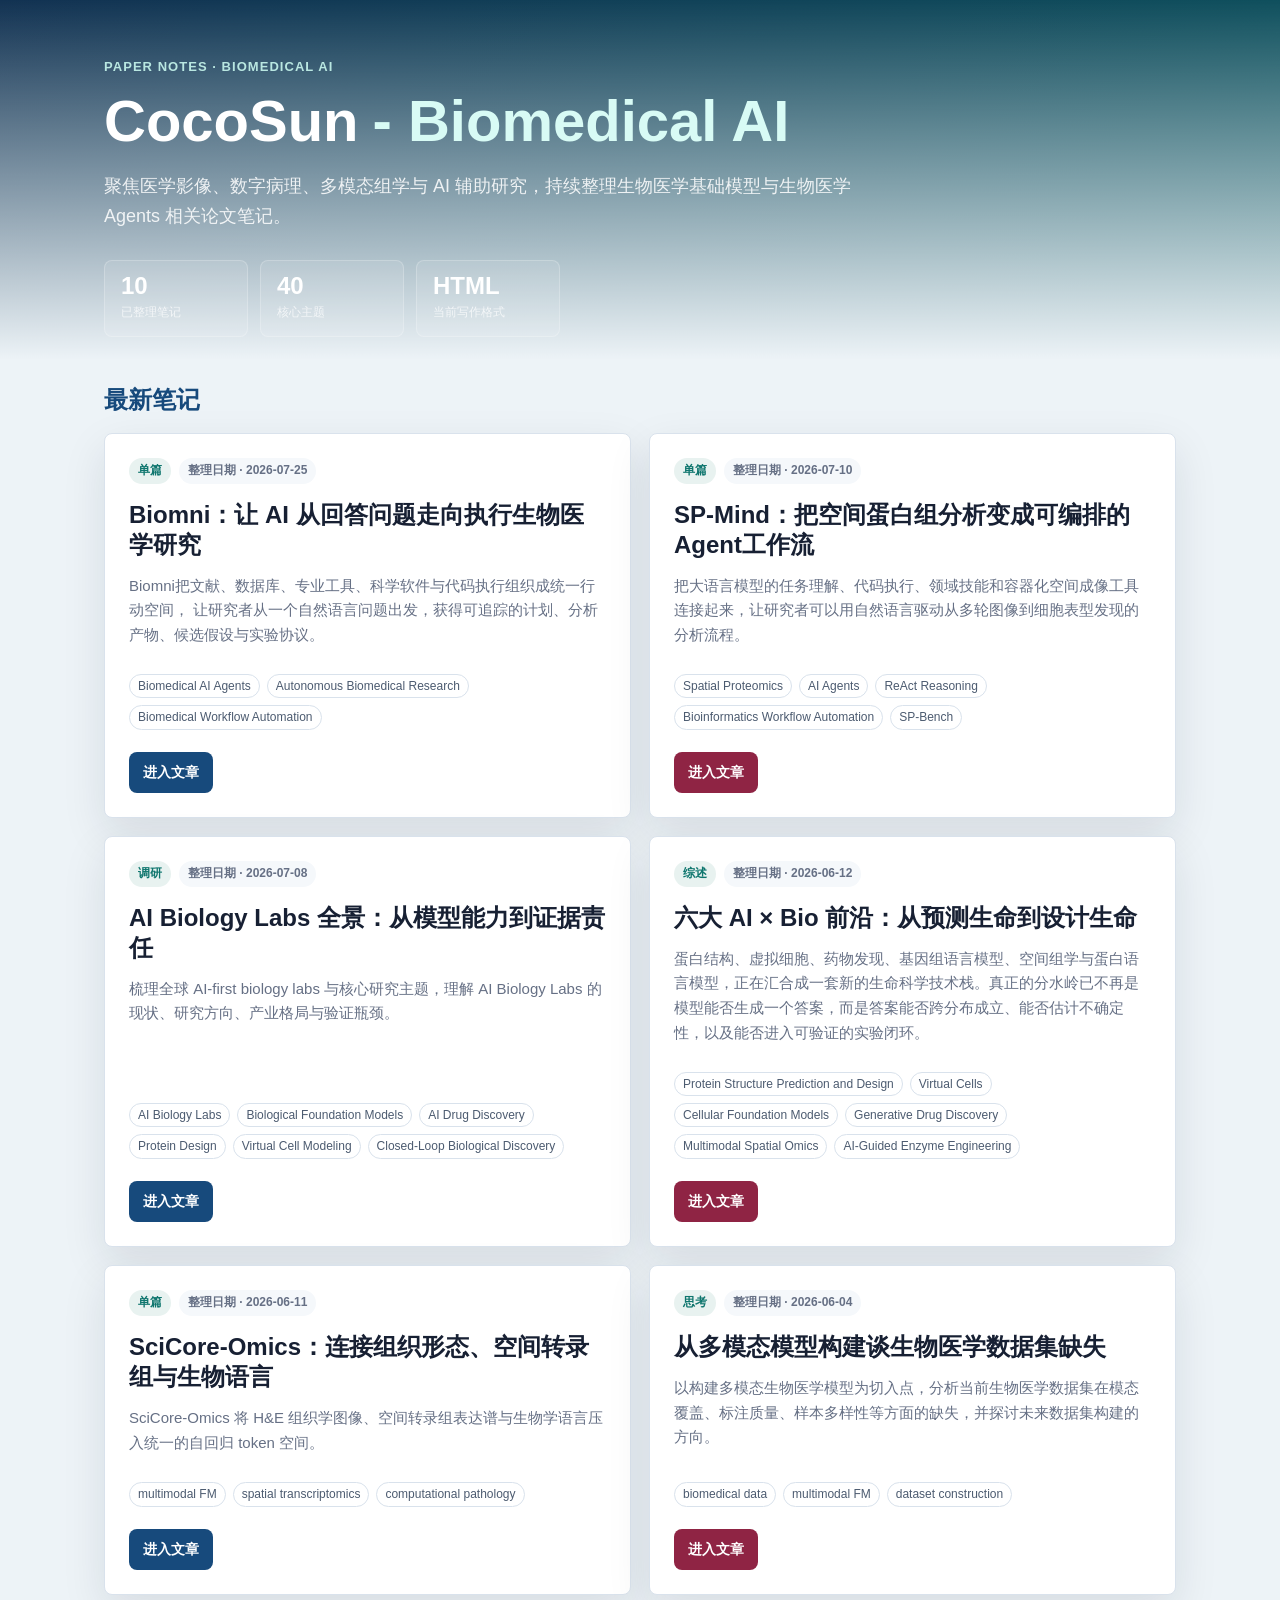
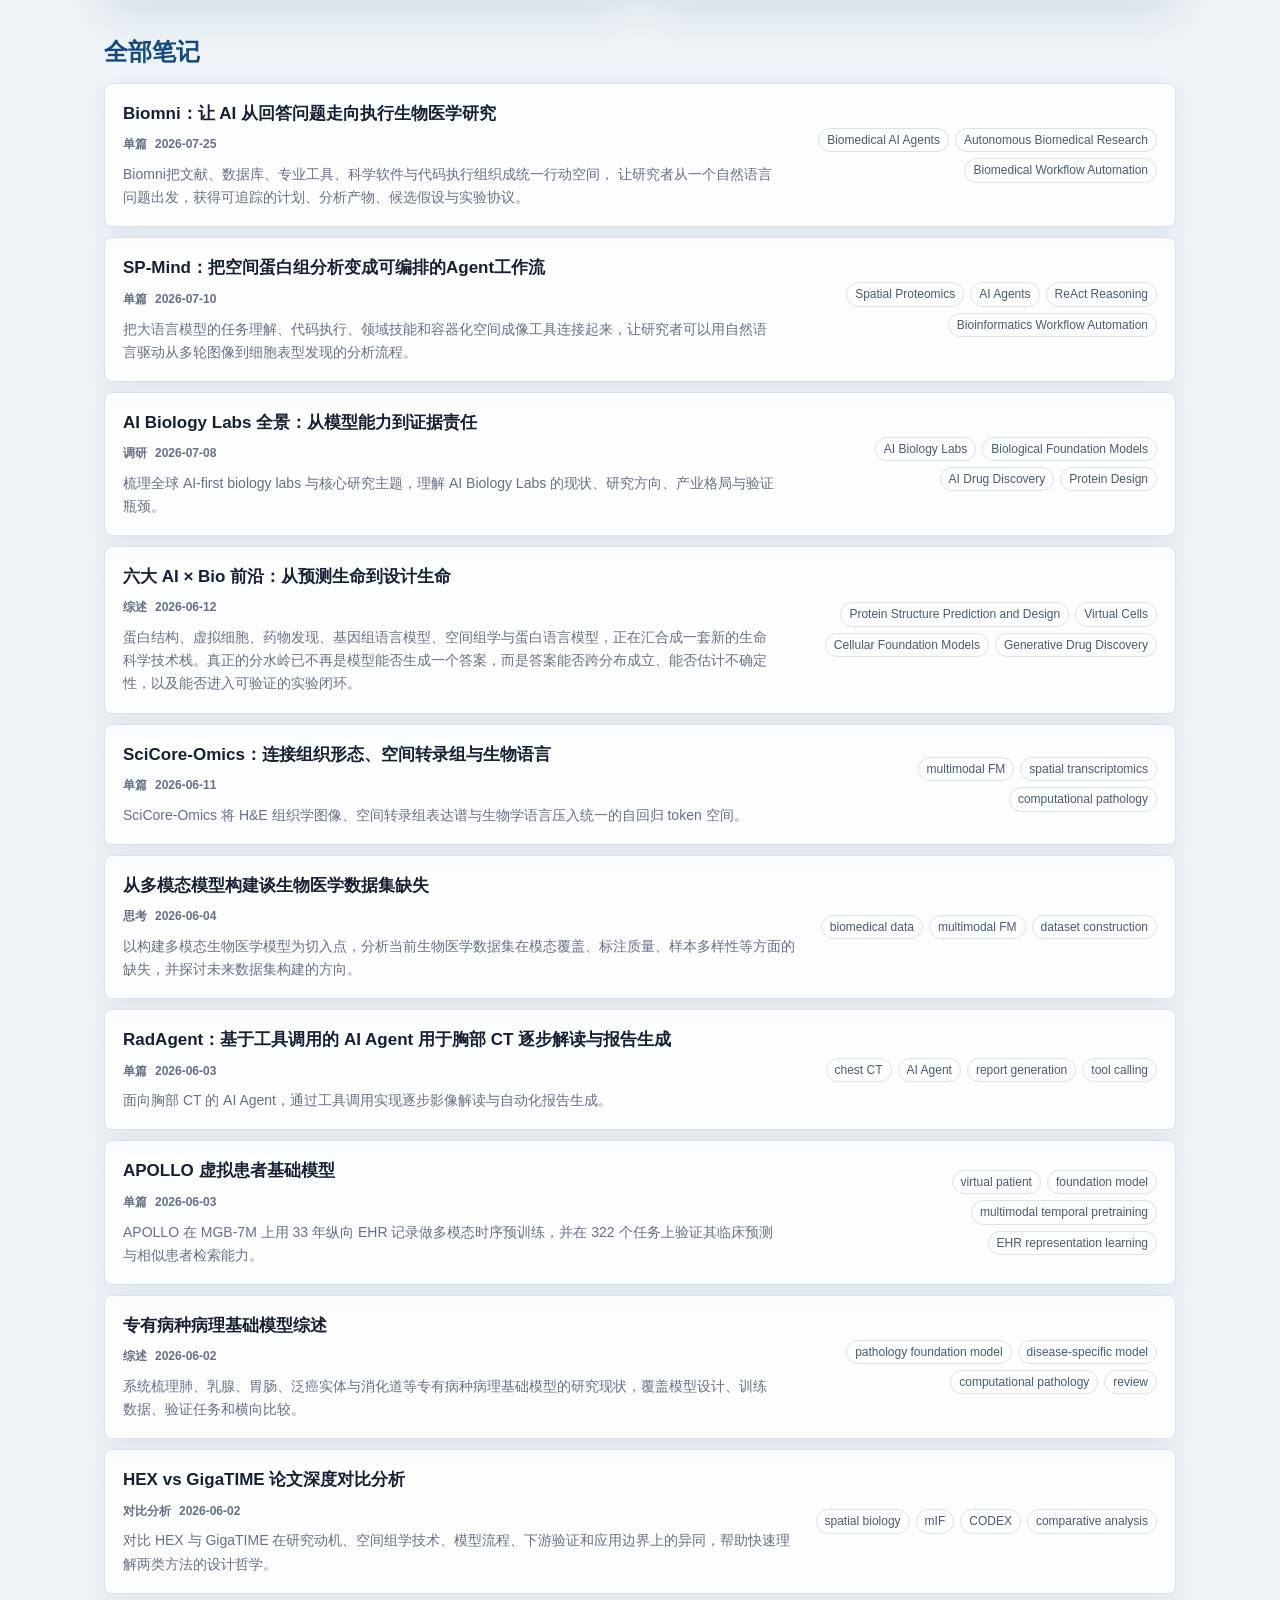
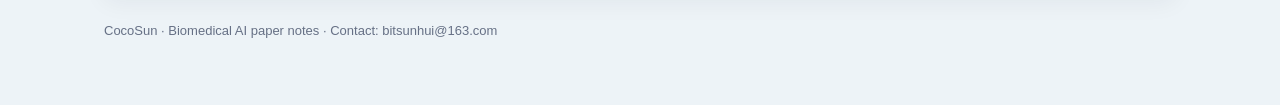
==== commit da038078: "update" ====
--- a/index.html
+++ b/index.html
@@ -392,7 +392,7 @@
       <p class="footnote">CocoSun · Biomedical AI paper notes · Contact: <a href="mailto:bitsunhui@163.com">bitsunhui@163.com</a></p>
     </main>
   </div>
-  <script src="assets/notes-data.js?v=1545a4e683"></script>
+  <script src="assets/notes-data.js?v=42bc7de389"></script>
   <script>
     const notes = Array.isArray(window.NOTES) ? window.NOTES : [];
     const sortedNotes = [...notes].sort((a, b) => b.date.localeCompare(a.date));
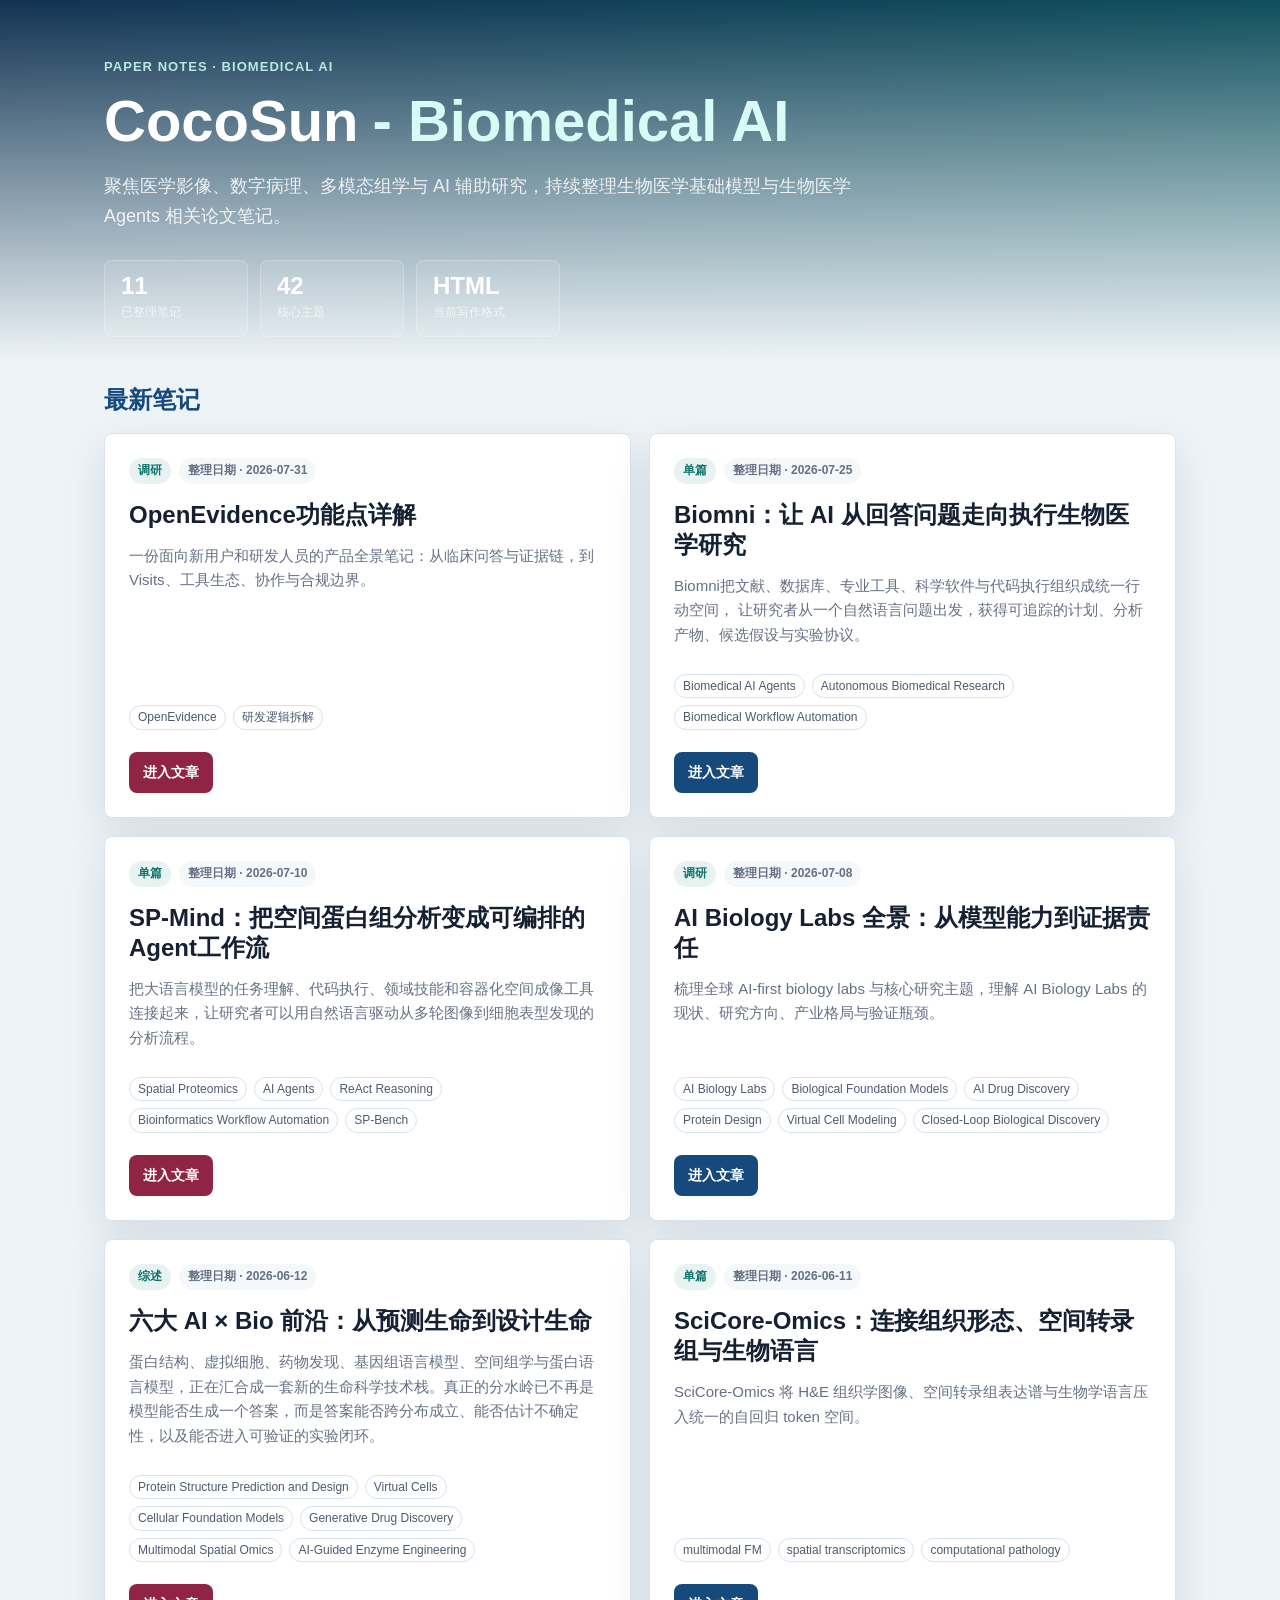
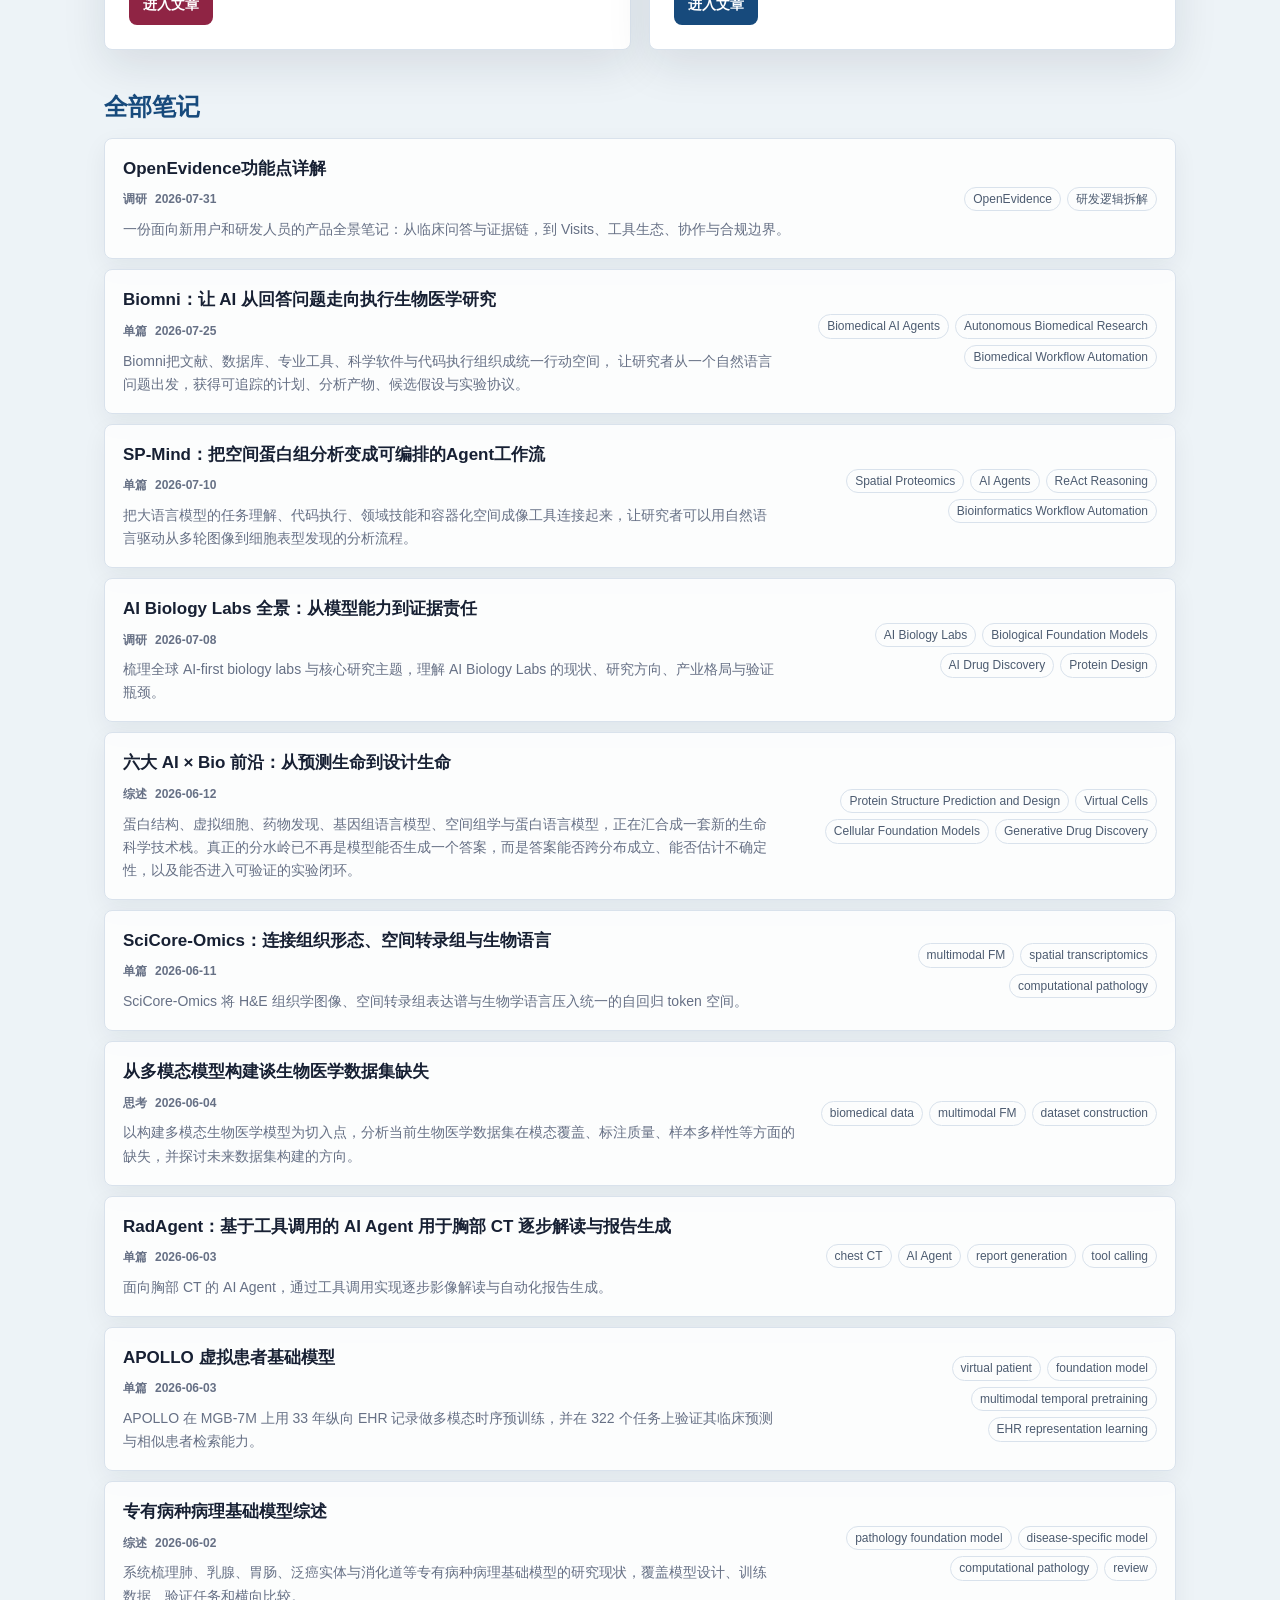
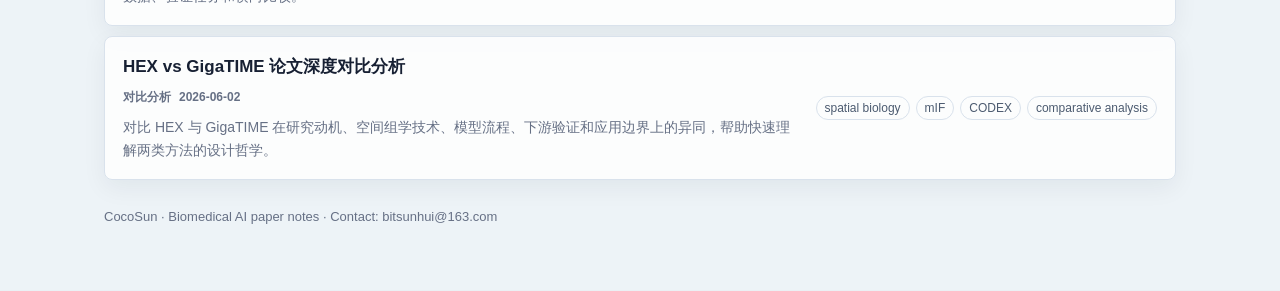
==== commit 1c6701c3: "add new blog" ====
--- a/index.html
+++ b/index.html
@@ -392,7 +392,7 @@
       <p class="footnote">CocoSun · Biomedical AI paper notes · Contact: <a href="mailto:bitsunhui@163.com">bitsunhui@163.com</a></p>
     </main>
   </div>
-  <script src="assets/notes-data.js?v=42bc7de389"></script>
+  <script src="assets/notes-data.js?v=860f736ab2"></script>
   <script>
     const notes = Array.isArray(window.NOTES) ? window.NOTES : [];
     const sortedNotes = [...notes].sort((a, b) => b.date.localeCompare(a.date));
